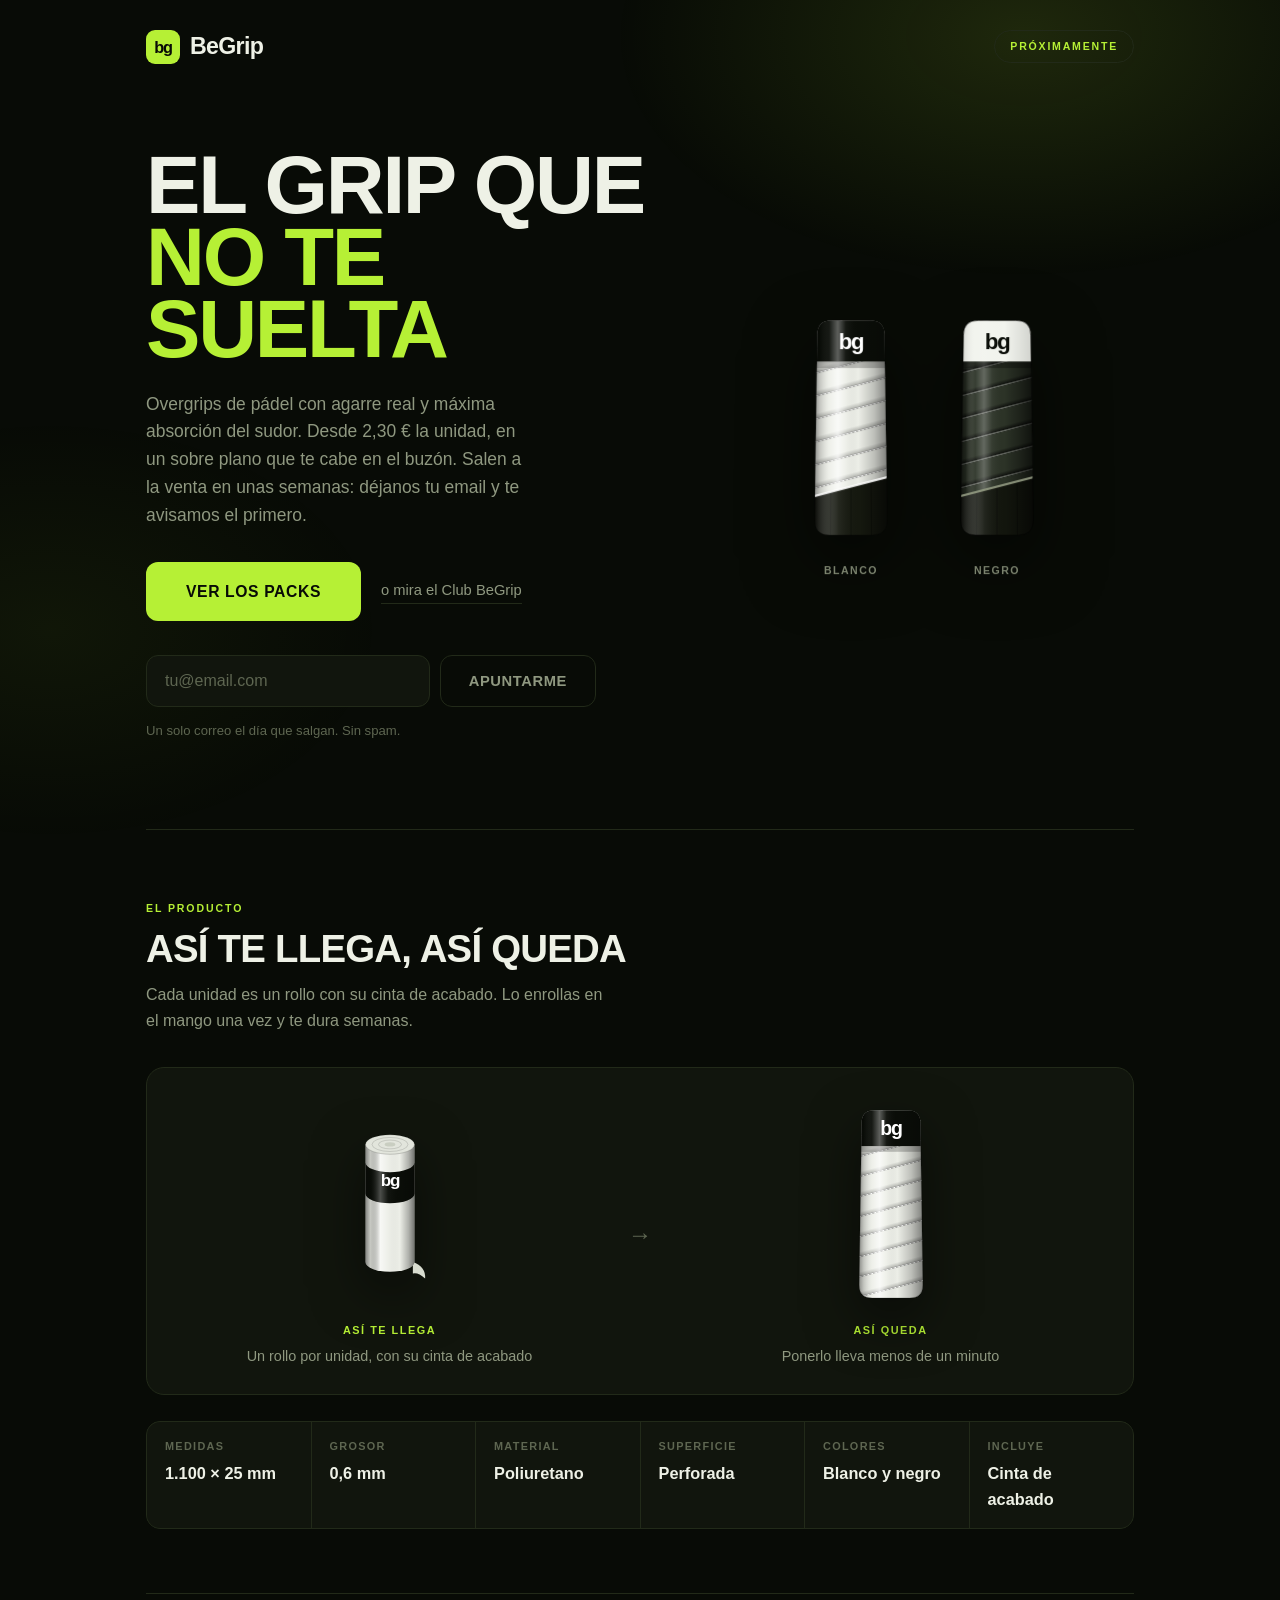
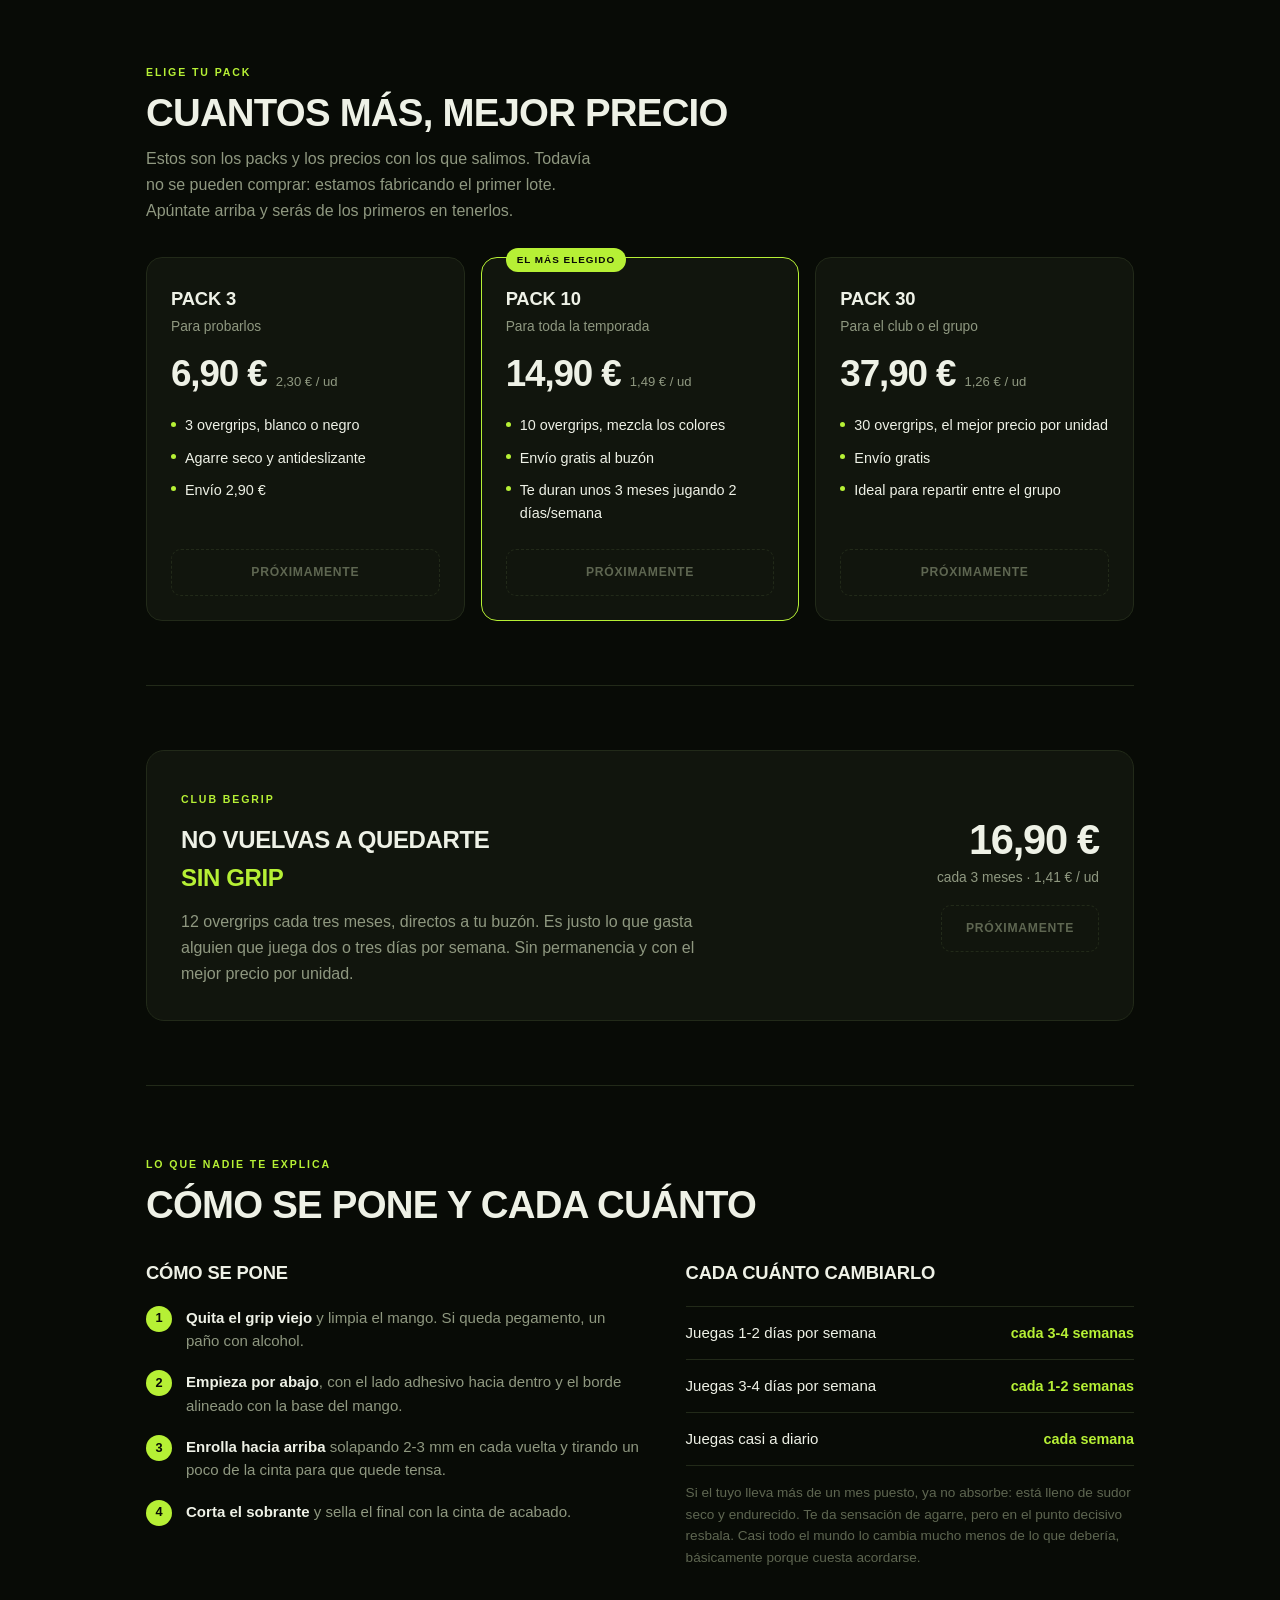
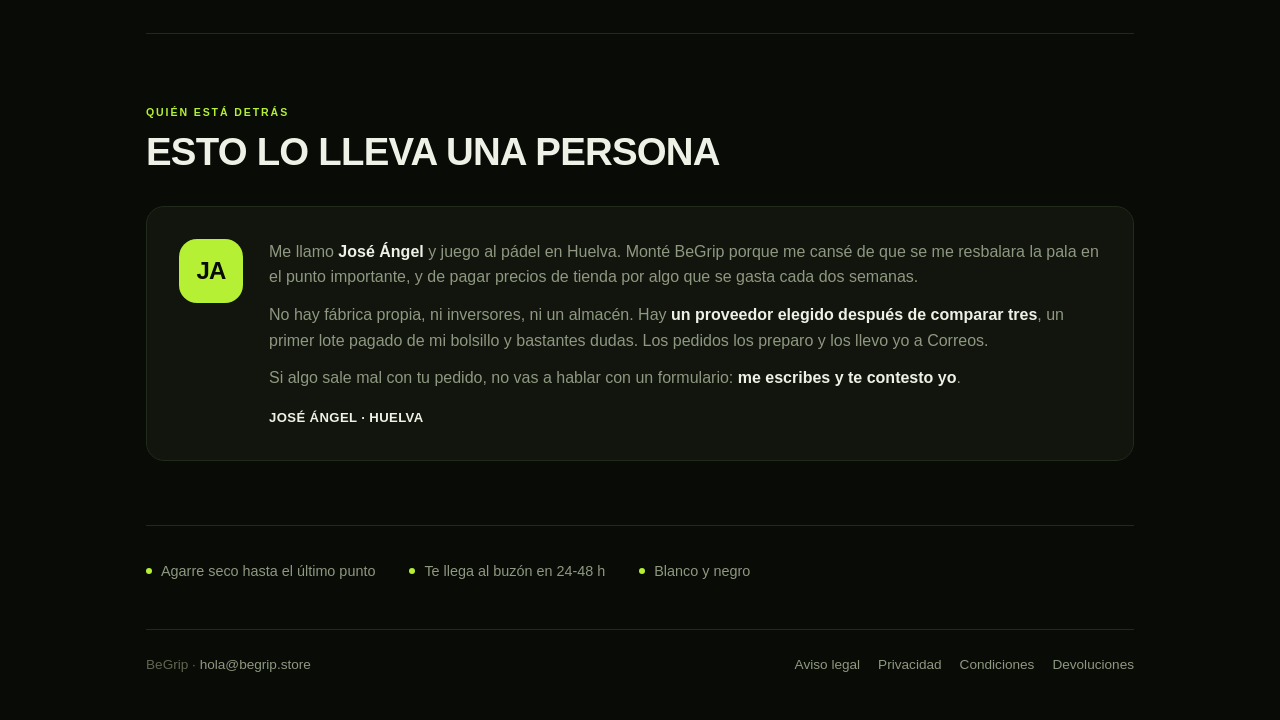
==== index.html @ 17897d29 "Explicar el producto: cómo llega, cómo se pone y quién está detrás La web enseñaba el resultado (un " ====
<!doctype html>
<html lang="es">
<head>
<meta charset="utf-8">
<meta name="viewport" content="width=device-width, initial-scale=1">
<title>BeGrip — Overgrips de pádel · Envío al buzón en 24-48 h</title>
<meta name="description" content="Overgrips de pádel con agarre real y máxima absorción. Packs desde 6,90 € y suscripción trimestral. Envío en sobre plano al buzón en 24-48 h.">
<meta property="og:title" content="BeGrip — Overgrips de pádel">
<meta property="og:description" content="El grip que no te suelta. Packs desde 6,90 € y envío al buzón en 24-48 h.">
<meta property="og:type" content="website">
<meta property="og:url" content="https://begrip.store">
<meta property="og:image" content="https://begrip.store/og.jpg">
<meta property="og:image:width" content="1200">
<meta property="og:image:height" content="630">
<meta property="og:image:alt" content="BeGrip — El grip que no te suelta. Overgrips de pádel.">
<meta property="og:site_name" content="BeGrip">
<meta property="og:locale" content="es_ES">
<meta name="twitter:card" content="summary_large_image">
<meta name="twitter:title" content="BeGrip — Overgrips de pádel">
<meta name="twitter:description" content="El grip que no te suelta. Packs desde 6,90 € y envío al buzón en 24-48 h.">
<meta name="twitter:image" content="https://begrip.store/og.jpg">
<meta name="theme-color" content="#0a0d08">
<link rel="icon" href="data:image/svg+xml,%3Csvg xmlns='http://www.w3.org/2000/svg' viewBox='0 0 100 100'%3E%3Crect width='100' height='100' rx='22' fill='%230c0f0a'/%3E%3Ctext x='50' y='70' text-anchor='middle' font-family='Arial Black,Arial' font-weight='800' font-size='54' fill='%23b6f035'%3Ebg%3C/text%3E%3C/svg%3E">
<style>
  :root{
    --volt:#b6f035;
    --ink:#080b06;
    --ink-2:#11150d;
    --line:#222a19;
    --text:#eef1e6;
    --muted:#8f9880;
    --dim:#5e6651;
    --display:"Helvetica Neue",Helvetica,Arial,sans-serif;
    --body:-apple-system,BlinkMacSystemFont,"Segoe UI",Roboto,Helvetica,Arial,sans-serif;
  }
  *{ box-sizing:border-box; }
  html,body{ margin:0; padding:0; }
  html{ scroll-behavior:smooth; }
  body{
    background:var(--ink); color:var(--text); font-family:var(--body);
    line-height:1.6; -webkit-font-smoothing:antialiased; overflow-x:hidden;
  }
  .container{ width:100%; max-width:1040px; margin:0 auto; padding:0 26px; }

  .glow{ position:fixed; inset:0; pointer-events:none; z-index:0;
    background:
      radial-gradient(50% 42% at 80% 4%, rgba(182,240,53,.13), transparent 64%),
      radial-gradient(42% 38% at 4% 70%, rgba(182,240,53,.05), transparent 62%); }
  .content{ position:relative; z-index:1; }

  .rise{ opacity:0; transform:translateY(14px); animation:rise .7s cubic-bezier(.2,.7,.3,1) forwards; }
  .d1{animation-delay:.05s}.d2{animation-delay:.15s}.d3{animation-delay:.25s}
  .d4{animation-delay:.35s}.d5{animation-delay:.5s}
  @keyframes rise{ to{ opacity:1; transform:none; } }

  nav{ display:flex; align-items:center; justify-content:space-between; padding:28px 0; }
  .logo{ font-family:var(--display); font-weight:800; font-size:1.45rem; letter-spacing:-.03em;
    display:flex; align-items:center; gap:10px; }
  .logo .mark{ width:34px; height:34px; border-radius:9px; background:var(--volt); color:var(--ink);
    display:grid; place-items:center; font-size:1.02rem; font-weight:800; letter-spacing:-.08em; }
  .soon{ font-family:var(--display); font-size:.66rem; font-weight:800; text-transform:uppercase;
    letter-spacing:.17em; color:var(--volt); border:1px solid var(--line);
    padding:7px 15px; border-radius:999px; white-space:nowrap; }

  /* ---------- HERO ---------- */
  .hero{ display:grid; grid-template-columns:1.1fr .9fr; gap:56px; align-items:center; padding:56px 0 88px; }
  @media(max-width:880px){ .hero{ grid-template-columns:1fr; gap:46px; padding:30px 0 62px; } }
  h1{ font-family:var(--display); font-weight:800; text-transform:uppercase;
    font-size:clamp(2.8rem,8.6vw,5.1rem); line-height:.88; letter-spacing:-.028em; margin:0; }
  h1 em{ font-style:normal; color:var(--volt); }
  h1 .l1, h1 .l2{ display:inline-block; will-change:transform; }
  .lede{ color:var(--muted); font-size:1.09rem; max-width:40ch; margin:26px 0 0; }

  /* el enrollado lo controla el scroll desde JS (ver al final) */

  form{ margin:34px 0 0; max-width:450px; }
  .field{ display:flex; gap:10px; flex-wrap:wrap; }
  input[type=email]{
    flex:1; min-width:200px; background:var(--ink-2); border:1px solid var(--line);
    color:var(--text); font-size:1rem; font-family:inherit; padding:16px 18px; border-radius:12px;
    transition:border-color .15s ease;
  }
  input[type=email]::placeholder{ color:var(--dim); }
  input[type=email]:focus{ outline:none; border-color:var(--volt); }
  button{
    background:var(--volt); color:var(--ink); border:none; cursor:pointer;
    font-family:var(--display); font-weight:800; text-transform:uppercase; letter-spacing:.04em;
    font-size:.92rem; padding:16px 28px; border-radius:12px;
    transition:transform .12s ease, filter .12s ease;
  }
  button:hover{ transform:translateY(-2px); filter:brightness(1.07); }
  button:disabled{ opacity:.6; cursor:default; transform:none; }
  /* el unico boton relleno de volt es "Comprar": el del email va en secundario */
  form button{ background:transparent; color:var(--muted); border:1px solid var(--line); }
  form button:hover{ color:var(--volt); border-color:var(--volt); filter:none; }
  button:focus-visible, input:focus-visible, a:focus-visible{ outline:3px solid var(--volt); outline-offset:3px; }
  @media(max-width:560px){
    .field{ flex-direction:column; }
    input[type=email], form button{ width:100%; }
  }
  .privacy{ color:var(--dim); font-size:.82rem; margin:13px 0 0; }
  .privacy.ok{ color:var(--volt); }
  .privacy.err{ color:#e8804f; }

  .cta-row{ display:flex; align-items:center; gap:20px; flex-wrap:wrap; margin:32px 0 0; }
  .cta-main{
    background:var(--volt); color:var(--ink); text-decoration:none;
    font-family:var(--display); font-weight:800; text-transform:uppercase; letter-spacing:.04em;
    font-size:.98rem; padding:17px 40px; border-radius:12px;
    transition:transform .12s ease, filter .12s ease;
  }
  .cta-main:hover{ transform:translateY(-2px); filter:brightness(1.07); }
  .cta-sub{ color:var(--muted); font-size:.92rem; text-decoration:none; border-bottom:1px solid var(--line); }
  .cta-sub:hover{ color:var(--volt); border-color:var(--volt); }
  @media(max-width:560px){ .cta-main{ width:100%; text-align:center; } }

  .done{ display:none; margin:34px 0 0; max-width:450px;
    border:1px solid var(--line); background:var(--ink-2); border-radius:14px; padding:22px 24px; }
  .done.show{ display:block; animation:rise .5s cubic-bezier(.2,.7,.3,1) forwards; }
  .done .tick{ width:30px; height:30px; border-radius:50%; background:var(--volt); color:var(--ink);
    display:grid; place-items:center; font-weight:800; font-size:1rem; margin-bottom:12px; }
  .done h2{ font-family:var(--display); font-size:1.05rem; font-weight:800; text-transform:uppercase;
    letter-spacing:.01em; margin:0 0 6px; }
  .done p{ color:var(--muted); margin:0; font-size:.94rem; }

  .showcase{ display:flex; justify-content:center; align-items:flex-end; gap:34px;
    perspective:900px; }
  @media(max-width:880px){ .showcase{ gap:28px; } }
  .showcase figure{ margin:0; text-align:center; will-change:transform;
    transform-style:preserve-3d; }
  .showcase svg{ display:block; filter:drop-shadow(0 26px 34px rgba(0,0,0,.55)); }
  .showcase figcaption{ font-family:var(--display); font-size:.66rem; font-weight:800;
    text-transform:uppercase; letter-spacing:.14em; color:var(--muted); margin-top:18px; }

  /* ---------- SECCIONES ---------- */
  section{ padding:64px 0; border-top:1px solid var(--line); }
  .sec-head{ margin-bottom:34px; }
  .eyebrow{ font-family:var(--display); font-size:.66rem; font-weight:800; text-transform:uppercase;
    letter-spacing:.18em; color:var(--volt); }
  h2.sec{ font-family:var(--display); font-weight:800; text-transform:uppercase;
    font-size:clamp(1.7rem,4.2vw,2.4rem); line-height:1; letter-spacing:-.02em; margin:10px 0 0; }
  .sec-head p{ color:var(--muted); margin:14px 0 0; max-width:52ch; }

  /* ---------- PACKS ---------- */
  .packs{ display:grid; grid-template-columns:repeat(3,1fr); gap:16px; }
  @media(max-width:860px){ .packs{ grid-template-columns:1fr; } }
  .pack{
    background:var(--ink-2); border:1px solid var(--line); border-radius:16px;
    padding:26px 24px 24px; display:flex; flex-direction:column; position:relative;
  }
  .pack.feat{ border-color:var(--volt); }
  .pack .tag{
    position:absolute; top:-10px; left:24px; background:var(--volt); color:var(--ink);
    font-family:var(--display); font-weight:800; font-size:.62rem; text-transform:uppercase;
    letter-spacing:.1em; padding:4px 11px; border-radius:999px;
  }
  .pack .qty{ font-family:var(--display); font-weight:800; text-transform:uppercase;
    font-size:1.15rem; letter-spacing:-.01em; }
  .pack .who{ color:var(--muted); font-size:.86rem; margin-top:2px; }
  .price{ display:flex; align-items:baseline; gap:9px; margin:18px 0 2px; }
  .price .now{ font-family:var(--display); font-weight:800; font-size:2.3rem;
    letter-spacing:-.03em; font-variant-numeric:tabular-nums; line-height:1; }
  .price .per{ color:var(--muted); font-size:.82rem; }
  .pack ul{ list-style:none; padding:0; margin:20px 0 24px; display:flex; flex-direction:column; gap:9px; }
  .pack li{ font-size:.9rem; color:var(--text); display:flex; gap:9px; align-items:flex-start; }
  .pack li::before{ content:""; width:5px; height:5px; border-radius:50%; background:var(--volt);
    flex:none; margin-top:.55em; }
  .notify{
    margin-top:auto; display:block; width:100%; text-align:center; text-decoration:none;
    background:transparent; color:var(--muted); border:1px solid var(--line);
    font-family:var(--display); font-weight:800; text-transform:uppercase; letter-spacing:.06em;
    font-size:.76rem; padding:13px 16px; border-radius:10px; transition:all .15s ease;
  }
  .notify:hover{ color:var(--volt); border-color:var(--volt); }
  .pack.feat .notify{ background:var(--volt); color:var(--ink); border-color:var(--volt); }
  .pack.feat .notify:hover{ filter:brightness(1.07); color:var(--ink); }

  /* ---------- INTERRUPTOR DE VENTA ----------
     Por defecto la tienda esta CERRADA: los botones no llevan a ningun sitio.
     Al poner VENTA_ABIERTA = true (abajo, en el script) el JS anade la clase
     .venta-abierta al body y los botones pasan a apuntar a Stripe.          */
  .solo-abierto{ display:none; }
  body.venta-abierta .solo-abierto{ display:inline; }
  body.venta-abierta .solo-cerrado{ display:none; }
  /* para parrafos enteros, que no se queden en linea */
  .solo-abierto.bloque{ display:none; }
  body.venta-abierta .solo-abierto.bloque{ display:block; }

  /* botones inertes mientras la tienda esta cerrada */
  body:not(.venta-abierta) .notify{
    cursor:default; color:var(--dim); border-color:var(--line);
    border-style:dashed; background:transparent;
  }
  body:not(.venta-abierta) .notify:hover{ color:var(--dim); border-color:var(--line); }
  /* el pack destacado tiene el boton relleno: hay que apagarlo con la misma
     especificidad, si no se queda verde y parece que se puede pulsar */
  body:not(.venta-abierta) .pack.feat .notify,
  body:not(.venta-abierta) .pack.feat .notify:hover{
    background:transparent; color:var(--dim);
    border-color:var(--line); border-style:dashed; filter:none;
  }

  /* ---------- SUSCRIPCIÓN ---------- */
  .club{
    background:var(--ink-2); border:1px solid var(--line); border-radius:18px;
    padding:34px; display:grid; grid-template-columns:1.25fr .75fr; gap:30px; align-items:center;
  }
  @media(max-width:800px){ .club{ grid-template-columns:1fr; padding:28px; } }
  .club h3{ font-family:var(--display); font-weight:800; text-transform:uppercase;
    font-size:1.5rem; letter-spacing:-.015em; margin:10px 0 0; }
  .club h3 em{ font-style:normal; color:var(--volt); }
  .club p{ color:var(--muted); margin:12px 0 0; }
  .club-price{ text-align:right; }
  @media(max-width:800px){ .club-price{ text-align:left; } }
  .club-price .big{ font-family:var(--display); font-weight:800; font-size:2.6rem;
    letter-spacing:-.03em; line-height:1; }
  .club-price .small{ color:var(--muted); font-size:.86rem; margin-top:6px; }
  .club-price .notify{ margin-top:16px; display:inline-block; width:auto; padding:13px 24px; }

  /* ---------- ASÍ TE LLEGA: rollo → mango ---------- */
  .duo{
    display:grid; grid-template-columns:1fr auto 1fr; align-items:center; gap:22px;
    background:var(--ink-2); border:1px solid var(--line); border-radius:18px;
    padding:34px 26px 26px;
  }
  @media(max-width:720px){
    .duo{ grid-template-columns:1fr; gap:16px; padding:26px 20px 20px; }
    /* la flecha se gira: hay que fijarle caja o al rotar invade las figuras */
    .duo .flecha{ transform:rotate(90deg); width:1.6rem; height:1.6rem; margin:4px auto; }
  }
  .duo figure{ margin:0; text-align:center; }
  .duo svg{ display:block; margin:0 auto; filter:drop-shadow(0 20px 26px rgba(0,0,0,.5)); }
  .duo figcaption{ margin-top:16px; }
  .duo .lab{
    font-family:var(--display); font-size:.68rem; font-weight:800; text-transform:uppercase;
    letter-spacing:.14em; color:var(--volt);
  }
  .duo .txt{ color:var(--muted); font-size:.9rem; margin-top:5px; }
  .duo .flecha{ color:var(--dim); font-size:1.5rem; line-height:1;
    display:grid; place-items:center; }

  /* ---------- ESPECIFICACIONES ---------- */
  .specs{ list-style:none; padding:0; margin:26px 0 0;
    display:grid; grid-template-columns:repeat(auto-fit,minmax(150px,1fr)); gap:1px;
    background:var(--line); border:1px solid var(--line); border-radius:14px; overflow:hidden; }
  .specs > div{ background:var(--ink-2); padding:16px 18px; }
  .specs dt{ font-size:.68rem; font-weight:800; text-transform:uppercase; letter-spacing:.12em;
    color:var(--dim); }
  .specs dd{ margin:5px 0 0; font-family:var(--display); font-weight:800; font-size:1.02rem; }

  /* ---------- PASOS Y FRECUENCIA ---------- */
  .dos-col{ display:grid; grid-template-columns:1.05fr .95fr; gap:44px; align-items:start; }
  @media(max-width:820px){ .dos-col{ grid-template-columns:1fr; gap:38px; } }
  h3.mini{ font-family:var(--display); font-weight:800; text-transform:uppercase;
    font-size:1.15rem; letter-spacing:-.01em; margin:0 0 18px; }

  .pasos{ list-style:none; padding:0; margin:0; counter-reset:p; }
  .pasos li{ display:flex; gap:14px; padding:0 0 18px; }
  .pasos li::before{
    counter-increment:p; content:counter(p);
    width:26px; height:26px; flex:none; border-radius:50%;
    background:var(--volt); color:var(--ink);
    font-family:var(--display); font-weight:800; font-size:.8rem;
    display:grid; place-items:center;
  }
  .pasos p{ margin:0; color:var(--muted); font-size:.94rem; line-height:1.55; }
  .pasos b{ color:var(--text); font-weight:700; }

  .frec{ border-top:1px solid var(--line); }
  .frec div{ display:flex; justify-content:space-between; align-items:baseline; gap:14px;
    padding:14px 0; border-bottom:1px solid var(--line); }
  .frec .q{ color:var(--text); font-size:.94rem; }
  .frec .a{ font-family:var(--display); font-weight:800; color:var(--volt);
    font-size:.9rem; white-space:nowrap; }
  .frec-nota{ color:var(--dim); font-size:.85rem; margin:16px 0 0; }

  /* ---------- QUIÉN ESTÁ DETRÁS ---------- */
  .quien{ display:grid; grid-template-columns:auto 1fr; gap:26px; align-items:start;
    background:var(--ink-2); border:1px solid var(--line); border-radius:18px; padding:32px; }
  @media(max-width:720px){ .quien{ grid-template-columns:1fr; padding:26px; gap:18px; } }
  .quien .ini{
    width:64px; height:64px; border-radius:18px; background:var(--volt); color:var(--ink);
    display:grid; place-items:center; font-family:var(--display);
    font-weight:800; font-size:1.5rem; letter-spacing:-.04em;
  }
  .quien p{ color:var(--muted); margin:0 0 12px; }
  .quien p:last-child{ margin-bottom:0; }
  .quien strong{ color:var(--text); }
  .quien .firma{ font-family:var(--display); font-weight:800; color:var(--text);
    text-transform:uppercase; letter-spacing:.03em; font-size:.82rem; margin-top:16px; }

  /* ---------- STRIP ---------- */
  .strip ul{ list-style:none; margin:0; padding:0; display:flex; gap:34px; flex-wrap:wrap;
    color:var(--muted); font-size:.9rem; }
  .strip li{ display:flex; align-items:center; gap:9px; }
  .strip li::before{ content:""; width:6px; height:6px; border-radius:50%; background:var(--volt); flex:none; }

  footer{ border-top:1px solid var(--line); padding:24px 0 44px; color:var(--dim); font-size:.85rem;
    display:flex; justify-content:space-between; gap:16px; flex-wrap:wrap; }
  footer a{ color:var(--muted); text-decoration:none; }
  footer a:hover{ color:var(--volt); }
  .legal-links{ display:flex; gap:18px; flex-wrap:wrap; }

  @media(prefers-reduced-motion:reduce){
    html{ scroll-behavior:auto; }
    *{ transition:none!important; animation:none!important; }
    .rise{ opacity:1; transform:none; }
    .showcase svg{ clip-path:none; }
    button:hover{ transform:none; }
  }
</style>
</head>
<body>
<div class="glow"></div>
<div class="content">

  <div class="container">
    <nav class="rise d1">
      <div class="logo"><span class="mark">bg</span>BeGrip</div>
      <span class="soon"><span class="solo-cerrado">Próximamente</span><span class="solo-abierto">Envío al buzón 24-48 h</span></span>
    </nav>

    <header class="hero">
      <div>
        <h1 class="rise d2"><span class="l1">El grip que</span><br><em class="l2">no te suelta</em></h1>
        <p class="lede rise d3">
          Overgrips de pádel con agarre real y máxima absorción del sudor.
          Desde 2,30 € la unidad, en un sobre plano que te cabe en el buzón.
          <span class="solo-cerrado">Salen a la venta en unas semanas: déjanos tu email y te avisamos el primero.</span>
        </p>

        <div class="cta-row rise d4">
          <a href="#packs" class="cta-main"><span class="solo-cerrado">Ver los packs</span><span class="solo-abierto">Comprar</span></a>
          <a href="#club" class="cta-sub">o mira el Club BeGrip</a>
        </div>

        <form id="signup" method="POST" class="rise d4">
          <div class="field">
            <label for="email" style="position:absolute;left:-9999px;">Tu email</label>
            <input id="email" type="email" name="email" required placeholder="tu@email.com" autocomplete="email">
            <button type="submit">Apuntarme</button>
          </div>
          <input type="text" name="_gotcha" tabindex="-1" autocomplete="off" style="position:absolute;left:-9999px;" aria-hidden="true">
          <p class="privacy" id="formMsg"><span class="solo-cerrado">Un solo correo el día que salgan. Sin spam.</span><span class="solo-abierto">¿Prefieres esperar? Te avisamos de novedades y ofertas. Sin spam.</span></p>
        </form>

        <div class="done" id="done">
          <div class="tick">✓</div>
          <h2>Estás dentro</h2>
          <p>Te escribiremos en cuanto los overgrips estén listos. Nada más.</p>
        </div>
      </div>

      <div class="showcase rise d5" id="showcase">
        <figure data-grip="1">
          <svg viewBox="0 0 120 250" width="112" xmlns="http://www.w3.org/2000/svg" role="img" aria-label="Overgrip BeGrip blanco">
            <defs>
              <clipPath id="silW"><path d="M24,26 Q24,10 40,10 L80,10 Q96,10 96,26 L99,224 Q99,240 83,240 L37,240 Q21,240 21,224 Z"/></clipPath>
              <!-- el borde de avance sigue el angulo real de la espiral -->
              <clipPath id="wrpW"><polygon id="polyW" points="14,-4 106,-4 106,176.0 14,200.0"/></clipPath>
              <linearGradient id="seamW" gradientUnits="userSpaceOnUse" x1="0" y1="0" x2="6" y2="23" spreadMethod="repeat">
                <stop offset="0" stop-color="#000" stop-opacity="0"/>
                <stop offset=".70" stop-color="#000" stop-opacity="0"/>
                <stop offset=".88" stop-color="#000" stop-opacity=".20"/>
                <stop offset=".945" stop-color="#fff" stop-opacity=".95"/>
                <stop offset=".975" stop-color="#000" stop-opacity=".10"/>
                <stop offset="1" stop-color="#000" stop-opacity="0"/>
              </linearGradient>
              <linearGradient id="cylW" gradientUnits="userSpaceOnUse" x1="21" y1="0" x2="99" y2="0">
                <stop offset="0" stop-color="#000" stop-opacity=".40"/>
                <stop offset=".07" stop-color="#000" stop-opacity=".18"/>
                <stop offset=".20" stop-color="#fff" stop-opacity=".10"/>
                <stop offset=".32" stop-color="#fff" stop-opacity=".68"/>
                <stop offset=".43" stop-color="#fff" stop-opacity=".10"/>
                <stop offset=".60" stop-color="#000" stop-opacity="0"/>
                <stop offset=".82" stop-color="#000" stop-opacity=".20"/>
                <stop offset="1" stop-color="#000" stop-opacity=".46"/>
              </linearGradient>
              <linearGradient id="lenW" gradientUnits="userSpaceOnUse" x1="0" y1="10" x2="0" y2="240">
                <stop offset="0" stop-color="#000" stop-opacity=".18"/>
                <stop offset=".22" stop-color="#000" stop-opacity="0"/>
                <stop offset=".80" stop-color="#000" stop-opacity="0"/>
                <stop offset="1" stop-color="#000" stop-opacity=".18"/>
              </linearGradient>
              <linearGradient id="bareW" gradientUnits="userSpaceOnUse" x1="21" y1="0" x2="99" y2="0">
                <stop offset="0" stop-color="#000" stop-opacity=".55"/>
                <stop offset=".33" stop-color="#fff" stop-opacity=".07"/>
                <stop offset=".62" stop-color="#000" stop-opacity="0"/>
                <stop offset="1" stop-color="#000" stop-opacity=".6"/>
              </linearGradient>
            </defs>

            <g clip-path="url(#silW)">
              <!-- MANGO DESNUDO (debajo) -->
              <rect x="18" y="8" width="84" height="234" fill="#15180f"/>
              <g stroke="#000" stroke-opacity=".3" stroke-width="1.1" fill="none">
                <path d="M40,8 L38,242"/><path d="M60,8 L60,242"/><path d="M80,8 L82,242"/>
              </g>
              <rect x="18" y="8" width="84" height="234" fill="url(#bareW)"/>

              <!-- OVERGRIP: se enrolla segun el scroll -->
              <g clip-path="url(#wrpW)">
                <rect x="18" y="8" width="84" height="234" fill="#eceee7"/>
                <rect x="18" y="8" width="84" height="234" fill="url(#seamW)"/>
                <rect x="18" y="8" width="84" height="234" fill="url(#cylW)"/>
                <rect x="18" y="8" width="84" height="234" fill="url(#lenW)"/>
                <rect x="18" y="8" width="84" height="46" fill="#0a0d08"/>
                <rect x="18" y="8" width="84" height="46" fill="url(#cylW)" opacity=".5"/>
                <rect x="18" y="54" width="84" height="7" fill="#000" opacity=".22"/>
                <text x="60" y="41" text-anchor="middle" font-family="Arial Black,Arial" font-weight="800" font-size="24" letter-spacing="-1.5" fill="#ffffff">bg</text>
              </g>

              <!-- canto de la cinta que avanza -->
              <line id="edgeW" x1="14" y1="200.0" x2="106" y2="176.0" stroke="#ffffff" stroke-width="2.4" stroke-opacity=".85"/>
            </g>
            <path d="M24,26 Q24,10 40,10 L80,10 Q96,10 96,26 L99,224 Q99,240 83,240 L37,240 Q21,240 21,224 Z" fill="none" stroke="#000" stroke-opacity=".28"/>
          </svg>
          <figcaption>Blanco</figcaption>
        </figure>

        <figure data-grip="-1">
          <svg viewBox="0 0 120 250" width="112" xmlns="http://www.w3.org/2000/svg" role="img" aria-label="Overgrip BeGrip negro">
            <defs>
              <clipPath id="silK"><path d="M24,26 Q24,10 40,10 L80,10 Q96,10 96,26 L99,224 Q99,240 83,240 L37,240 Q21,240 21,224 Z"/></clipPath>
              <!-- el borde de avance sigue el angulo real de la espiral -->
              <clipPath id="wrpK"><polygon id="polyK" points="14,-4 106,-4 106,176.0 14,200.0"/></clipPath>
              <linearGradient id="seamK" gradientUnits="userSpaceOnUse" x1="0" y1="0" x2="6" y2="23" spreadMethod="repeat">
                <stop offset="0" stop-color="#000" stop-opacity="0"/>
                <stop offset=".70" stop-color="#000" stop-opacity="0"/>
                <stop offset=".88" stop-color="#000" stop-opacity=".62"/>
                <stop offset=".945" stop-color="#fff" stop-opacity=".30"/>
                <stop offset=".975" stop-color="#000" stop-opacity=".24"/>
                <stop offset="1" stop-color="#000" stop-opacity="0"/>
              </linearGradient>
              <linearGradient id="cylK" gradientUnits="userSpaceOnUse" x1="21" y1="0" x2="99" y2="0">
                <stop offset="0" stop-color="#000" stop-opacity=".62"/>
                <stop offset=".07" stop-color="#000" stop-opacity=".30"/>
                <stop offset=".20" stop-color="#fff" stop-opacity=".05"/>
                <stop offset=".32" stop-color="#fff" stop-opacity=".26"/>
                <stop offset=".43" stop-color="#fff" stop-opacity=".05"/>
                <stop offset=".60" stop-color="#000" stop-opacity="0"/>
                <stop offset=".82" stop-color="#000" stop-opacity=".34"/>
                <stop offset="1" stop-color="#000" stop-opacity=".66"/>
              </linearGradient>
              <linearGradient id="lenK" gradientUnits="userSpaceOnUse" x1="0" y1="10" x2="0" y2="240">
                <stop offset="0" stop-color="#000" stop-opacity=".22"/>
                <stop offset=".22" stop-color="#000" stop-opacity="0"/>
                <stop offset=".80" stop-color="#000" stop-opacity="0"/>
                <stop offset="1" stop-color="#000" stop-opacity=".22"/>
              </linearGradient>
              <linearGradient id="bareK" gradientUnits="userSpaceOnUse" x1="21" y1="0" x2="99" y2="0">
                <stop offset="0" stop-color="#000" stop-opacity=".55"/>
                <stop offset=".33" stop-color="#fff" stop-opacity=".07"/>
                <stop offset=".62" stop-color="#000" stop-opacity="0"/>
                <stop offset="1" stop-color="#000" stop-opacity=".6"/>
              </linearGradient>
            </defs>

            <g clip-path="url(#silK)">
              <!-- MANGO DESNUDO (debajo) -->
              <rect x="18" y="8" width="84" height="234" fill="#12150d"/>
              <g stroke="#000" stroke-opacity=".3" stroke-width="1.1" fill="none">
                <path d="M40,8 L38,242"/><path d="M60,8 L60,242"/><path d="M80,8 L82,242"/>
              </g>
              <rect x="18" y="8" width="84" height="234" fill="url(#bareK)"/>

              <!-- OVERGRIP: se enrolla segun el scroll -->
              <g clip-path="url(#wrpK)">
                <rect x="18" y="8" width="84" height="234" fill="#2c3327"/>
                <rect x="18" y="8" width="84" height="234" fill="url(#seamK)"/>
                <rect x="18" y="8" width="84" height="234" fill="url(#cylK)"/>
                <rect x="18" y="8" width="84" height="234" fill="url(#lenK)"/>
                <rect x="18" y="8" width="84" height="46" fill="#f2f4ee"/>
                <rect x="18" y="8" width="84" height="46" fill="url(#cylK)" opacity=".22"/>
                <rect x="18" y="54" width="84" height="7" fill="#000" opacity=".30"/>
                <text x="60" y="41" text-anchor="middle" font-family="Arial Black,Arial" font-weight="800" font-size="24" letter-spacing="-1.5" fill="#0a0d08">bg</text>
              </g>

              <!-- canto de la cinta que avanza -->
              <line id="edgeK" x1="14" y1="200.0" x2="106" y2="176.0" stroke="#9aa389" stroke-width="2.4" stroke-opacity=".85"/>
            </g>
            <path d="M24,26 Q24,10 40,10 L80,10 Q96,10 96,26 L99,224 Q99,240 83,240 L37,240 Q21,240 21,224 Z" fill="none" stroke="#000" stroke-opacity=".5"/>
          </svg>
          <figcaption>Negro</figcaption>
        </figure>
      </div>
    </header>
  </div>

  <!-- ---------- ASÍ TE LLEGA ---------- -->
  <div class="container">
    <section id="producto">
      <div class="sec-head">
        <span class="eyebrow">El producto</span>
        <h2 class="sec">Así te llega, así queda</h2>
        <p>Cada unidad es un rollo con su cinta de acabado. Lo enrollas en el mango
           una vez y te dura semanas.</p>
      </div>

      <div class="duo">
        <figure>
          <!-- ROLLO: el producto tal cual sale del sobre -->
          <svg viewBox="0 0 120 250" width="98" xmlns="http://www.w3.org/2000/svg"
               role="img" aria-label="Overgrip BeGrip enrollado, tal como te llega">
            <defs>
              <linearGradient id="cilR" gradientUnits="userSpaceOnUse" x1="30" y1="0" x2="90" y2="0">
                <stop offset="0" stop-color="#000" stop-opacity=".44"/>
                <stop offset=".10" stop-color="#000" stop-opacity=".16"/>
                <stop offset=".30" stop-color="#fff" stop-opacity=".60"/>
                <stop offset=".46" stop-color="#fff" stop-opacity=".08"/>
                <stop offset=".70" stop-color="#000" stop-opacity="0"/>
                <stop offset=".88" stop-color="#000" stop-opacity=".26"/>
                <stop offset="1" stop-color="#000" stop-opacity=".52"/>
              </linearGradient>
            </defs>

            <!-- cola de cinta que asoma -->
            <path d="M88,196 q16,6 15,20 q-9,-8 -15,-6 Z" fill="#d8dcd0"/>

            <!-- cuerpo cilíndrico -->
            <path d="M30,52 L30,196 a30,12 0 0 0 60,0 L90,52 Z" fill="#eceee7"/>
            <path d="M30,52 L30,196 a30,12 0 0 0 60,0 L90,52 Z" fill="url(#cilR)"/>

            <!-- cinta de acabado con el logo -->
            <path d="M30,74 L30,112 a30,12 0 0 0 60,0 L90,74 a30,12 0 0 1 -60,0 Z" fill="#0a0d08"/>
            <path d="M30,74 L30,112 a30,12 0 0 0 60,0 L90,74 a30,12 0 0 1 -60,0 Z" fill="url(#cilR)" opacity=".45"/>
            <text x="60" y="103" text-anchor="middle" font-family="Arial Black,Arial"
                  font-weight="800" font-size="21" letter-spacing="-1.4" fill="#ffffff">bg</text>

            <!-- espiral del extremo enrollado -->
            <ellipse cx="60" cy="52" rx="30" ry="12" fill="#e2e5dc"/>
            <ellipse cx="60" cy="52" rx="30" ry="12" fill="none" stroke="#000" stroke-opacity=".22"/>
            <ellipse cx="60" cy="52" rx="22" ry="8.6" fill="none" stroke="#000" stroke-opacity=".16"/>
            <ellipse cx="60" cy="52" rx="14" ry="5.4" fill="none" stroke="#000" stroke-opacity=".16"/>
            <ellipse cx="60" cy="52" rx="6.5" ry="2.6" fill="#c9cec1"/>
          </svg>
          <figcaption>
            <div class="lab">Así te llega</div>
            <div class="txt">Un rollo por unidad, con su cinta de acabado</div>
          </figcaption>
        </figure>

        <div class="flecha" aria-hidden="true">→</div>

        <figure>
          <!-- MANGO YA ENROLLADO -->
          <svg viewBox="0 0 120 250" width="98" xmlns="http://www.w3.org/2000/svg"
               role="img" aria-label="Overgrip BeGrip colocado en el mango de la pala">
            <defs>
              <clipPath id="silP"><path d="M24,26 Q24,10 40,10 L80,10 Q96,10 96,26 L99,224 Q99,240 83,240 L37,240 Q21,240 21,224 Z"/></clipPath>
              <linearGradient id="seamP" gradientUnits="userSpaceOnUse" x1="0" y1="0" x2="6" y2="23" spreadMethod="repeat">
                <stop offset="0" stop-color="#000" stop-opacity="0"/>
                <stop offset=".70" stop-color="#000" stop-opacity="0"/>
                <stop offset=".88" stop-color="#000" stop-opacity=".20"/>
                <stop offset=".945" stop-color="#fff" stop-opacity=".95"/>
                <stop offset=".975" stop-color="#000" stop-opacity=".10"/>
                <stop offset="1" stop-color="#000" stop-opacity="0"/>
              </linearGradient>
              <linearGradient id="cylP" gradientUnits="userSpaceOnUse" x1="21" y1="0" x2="99" y2="0">
                <stop offset="0" stop-color="#000" stop-opacity=".40"/>
                <stop offset=".07" stop-color="#000" stop-opacity=".18"/>
                <stop offset=".20" stop-color="#fff" stop-opacity=".10"/>
                <stop offset=".32" stop-color="#fff" stop-opacity=".68"/>
                <stop offset=".43" stop-color="#fff" stop-opacity=".10"/>
                <stop offset=".60" stop-color="#000" stop-opacity="0"/>
                <stop offset=".82" stop-color="#000" stop-opacity=".20"/>
                <stop offset="1" stop-color="#000" stop-opacity=".46"/>
              </linearGradient>
            </defs>
            <g clip-path="url(#silP)">
              <rect x="18" y="8" width="84" height="234" fill="#eceee7"/>
              <rect x="18" y="8" width="84" height="234" fill="url(#seamP)"/>
              <rect x="18" y="8" width="84" height="234" fill="url(#cylP)"/>
              <rect x="18" y="8" width="84" height="46" fill="#0a0d08"/>
              <rect x="18" y="8" width="84" height="46" fill="url(#cylP)" opacity=".5"/>
              <rect x="18" y="54" width="84" height="7" fill="#000" opacity=".22"/>
              <text x="60" y="41" text-anchor="middle" font-family="Arial Black,Arial"
                    font-weight="800" font-size="24" letter-spacing="-1.5" fill="#ffffff">bg</text>
            </g>
            <path d="M24,26 Q24,10 40,10 L80,10 Q96,10 96,26 L99,224 Q99,240 83,240 L37,240 Q21,240 21,224 Z"
                  fill="none" stroke="#000" stroke-opacity=".28"/>
          </svg>
          <figcaption>
            <div class="lab">Así queda</div>
            <div class="txt">Ponerlo lleva menos de un minuto</div>
          </figcaption>
        </figure>
      </div>

      <dl class="specs">
        <div><dt>Medidas</dt><dd>1.100 × 25 mm</dd></div>
        <div><dt>Grosor</dt><dd>0,6 mm</dd></div>
        <div><dt>Material</dt><dd>Poliuretano</dd></div>
        <div><dt>Superficie</dt><dd>Perforada</dd></div>
        <div><dt>Colores</dt><dd>Blanco y negro</dd></div>
        <div><dt>Incluye</dt><dd>Cinta de acabado</dd></div>
      </dl>
    </section>
  </div>

  <!-- ---------- PACKS ---------- -->
  <div class="container">
    <section id="packs">
      <div class="sec-head">
        <span class="eyebrow">Elige tu pack</span>
        <h2 class="sec">Cuantos más, mejor precio</h2>
        <p class="solo-cerrado bloque">Estos son los packs y los precios con los que salimos.
           Todavía no se pueden comprar: estamos fabricando el primer lote. Apúntate arriba
           y serás de los primeros en tenerlos.</p>
        <p class="solo-abierto bloque">Estos son los packs con los que salimos. Pago seguro con tarjeta,
           Apple Pay o Google Pay, y 14 días para devolverlo si no te convence.</p>
      </div>

      <div class="packs">
        <div class="pack">
          <span class="qty">Pack 3</span>
          <span class="who">Para probarlos</span>
          <div class="price"><span class="now">6,90 €</span><span class="per">2,30 € / ud</span></div>
          <ul>
            <li>3 overgrips, blanco o negro</li>
            <li>Agarre seco y antideslizante</li>
            <li>Envío 2,90 €</li>
          </ul>
          <a class="notify" data-buy="https://buy.stripe.com/eVq9AM4hS2nB4Uc1FebAs00" role="button" aria-disabled="true"><span class="solo-cerrado">Próximamente</span><span class="solo-abierto">Comprar</span></a>
        </div>

        <div class="pack feat">
          <span class="tag">El más elegido</span>
          <span class="qty">Pack 10</span>
          <span class="who">Para toda la temporada</span>
          <div class="price"><span class="now">14,90 €</span><span class="per">1,49 € / ud</span></div>
          <ul>
            <li>10 overgrips, mezcla los colores</li>
            <li>Envío gratis al buzón</li>
            <li>Te duran unos 3 meses jugando 2 días/semana</li>
          </ul>
          <a class="notify" data-buy="https://buy.stripe.com/eVq8wIdSsd2f0DWes0bAs01" role="button" aria-disabled="true"><span class="solo-cerrado">Próximamente</span><span class="solo-abierto">Comprar</span></a>
        </div>

        <div class="pack">
          <span class="qty">Pack 30</span>
          <span class="who">Para el club o el grupo</span>
          <div class="price"><span class="now">37,90 €</span><span class="per">1,26 € / ud</span></div>
          <ul>
            <li>30 overgrips, el mejor precio por unidad</li>
            <li>Envío gratis</li>
            <li>Ideal para repartir entre el grupo</li>
          </ul>
          <a class="notify" data-buy="https://buy.stripe.com/8x2fZadSs0ftbiA4RqbAs02" role="button" aria-disabled="true"><span class="solo-cerrado">Próximamente</span><span class="solo-abierto">Comprar</span></a>
        </div>
      </div>
    </section>
  </div>

  <!-- ---------- SUSCRIPCIÓN ---------- -->
  <div class="container">
    <section id="club">
      <div class="club">
        <div>
          <span class="eyebrow">Club BeGrip</span>
          <h3>No vuelvas a quedarte<br><em>sin grip</em></h3>
          <p>12 overgrips cada tres meses, directos a tu buzón. Es justo lo que gasta
             alguien que juega dos o tres días por semana. Sin permanencia y con el mejor
             precio por unidad.</p>
        </div>
        <div class="club-price">
          <div class="big">16,90 €</div>
          <div class="small">cada 3 meses · 1,41 € / ud</div>
          <a class="notify" data-buy="https://buy.stripe.com/00w9AM8y8e6j0DW6ZybAs03" role="button" aria-disabled="true"><span class="solo-cerrado">Próximamente</span><span class="solo-abierto">Suscribirme</span></a>
        </div>
      </div>
    </section>
  </div>

  <!-- ---------- CÓMO SE PONE / CADA CUÁNTO ---------- -->
  <div class="container">
    <section id="uso">
      <div class="sec-head">
        <span class="eyebrow">Lo que nadie te explica</span>
        <h2 class="sec">Cómo se pone y cada cuánto</h2>
      </div>

      <div class="dos-col">
        <div>
          <h3 class="mini">Cómo se pone</h3>
          <ol class="pasos">
            <li><p><b>Quita el grip viejo</b> y limpia el mango. Si queda pegamento, un paño con alcohol.</p></li>
            <li><p><b>Empieza por abajo</b>, con el lado adhesivo hacia dentro y el borde alineado con la base del mango.</p></li>
            <li><p><b>Enrolla hacia arriba</b> solapando 2-3 mm en cada vuelta y tirando un poco de la cinta para que quede tensa.</p></li>
            <li><p><b>Corta el sobrante</b> y sella el final con la cinta de acabado.</p></li>
          </ol>
        </div>

        <div>
          <h3 class="mini">Cada cuánto cambiarlo</h3>
          <div class="frec">
            <div><span class="q">Juegas 1-2 días por semana</span><span class="a">cada 3-4 semanas</span></div>
            <div><span class="q">Juegas 3-4 días por semana</span><span class="a">cada 1-2 semanas</span></div>
            <div><span class="q">Juegas casi a diario</span><span class="a">cada semana</span></div>
          </div>
          <p class="frec-nota">Si el tuyo lleva más de un mes puesto, ya no absorbe: está lleno
             de sudor seco y endurecido. Te da sensación de agarre, pero en el punto decisivo
             resbala. Casi todo el mundo lo cambia mucho menos de lo que debería, básicamente
             porque cuesta acordarse.</p>
        </div>
      </div>
    </section>
  </div>

  <!-- ---------- QUIÉN ESTÁ DETRÁS ---------- -->
  <div class="container">
    <section id="quien">
      <div class="sec-head">
        <span class="eyebrow">Quién está detrás</span>
        <h2 class="sec">Esto lo lleva una persona</h2>
      </div>

      <div class="quien">
        <div class="ini" aria-hidden="true">JA</div>
        <div>
          <p>Me llamo <strong>José Ángel</strong> y juego al pádel en Huelva. Monté BeGrip
             porque me cansé de que se me resbalara la pala en el punto importante, y de
             pagar precios de tienda por algo que se gasta cada dos semanas.</p>
          <p>No hay fábrica propia, ni inversores, ni un almacén. Hay <strong>un proveedor
             elegido después de comparar tres</strong>, un primer lote pagado de mi bolsillo
             y bastantes dudas. Los pedidos los preparo y los llevo yo a Correos.</p>
          <p>Si algo sale mal con tu pedido, no vas a hablar con un formulario:
             <strong>me escribes y te contesto yo</strong>.</p>
          <p class="firma">José Ángel · Huelva</p>
        </div>
      </div>
    </section>
  </div>

  <!-- ---------- STRIP ---------- -->
  <div class="container">
    <section class="strip" style="padding:34px 0 46px">
      <ul>
        <li>Agarre seco hasta el último punto</li>
        <li>Te llega al buzón en 24-48 h</li>
        <li>Blanco y negro</li>
      </ul>
    </section>

    <footer>
      <span>BeGrip · <a href="mailto:hola@begrip.store">hola@begrip.store</a></span>
      <span class="legal-links">
        <a href="/aviso-legal.html">Aviso legal</a>
        <a href="/privacidad.html">Privacidad</a>
        <a href="/condiciones.html">Condiciones</a>
        <a href="/devoluciones.html">Devoluciones</a>
      </span>
    </footer>
  </div>

</div>

<script>
/* ── ÚNICA LÍNEA QUE HAY QUE TOCAR ──────────────────────────────────────────
   URL del formulario de Formspree (formspree.io → New Form).
   Si se deja vacía, el formulario abre el correo del visitante.            */
const FORMSPREE = "https://formspree.io/f/xkjwgjbj";
const CONTACTO  = "hola@begrip.store";

/* ¿La tienda esta abierta?
   false → los botones ponen "Proximamente" y no llevan a ningun sitio.
   true  → los botones ponen "Comprar" y llevan a Stripe.

   Ponlo a true SOLO cuando se cumplan las dos cosas:
     1. Stripe esta en modo activo (no en modo prueba).
     2. Tienes el stock en casa para poder enviar.                            */
const VENTA_ABIERTA = false;

/* Analitica SIN cookies (Cloudflare Web Analytics, gratis).
   Pega aqui el token y empieza a medir visitas. Mientras este vacio no se
   carga ningun script, asi que no hace falta banner de cookies ni tocar la
   politica de privacidad.                                                    */
const ANALITICA_TOKEN = "";
/* ─────────────────────────────────────────────────────────────────────────── */

(function () {
  if (!ANALITICA_TOKEN) return;
  var s = document.createElement("script");
  s.defer = true;
  s.src = "https://static.cloudflareinsights.com/beacon.min.js";
  s.setAttribute("data-cf-beacon", JSON.stringify({ token: ANALITICA_TOKEN }));
  document.head.appendChild(s);
})();

/* Los enlaces de Stripe viven en el atributo data-buy y solo se convierten en
   enlaces de verdad si VENTA_ABIERTA es true. Asi, si el JS fallase o estuviera
   desactivado, los botones se quedan inertes en vez de cobrar sin stock.      */
(function () {
  if (!VENTA_ABIERTA) return;
  document.body.classList.add("venta-abierta");
  document.querySelectorAll("[data-buy]").forEach(function (a) {
    a.setAttribute("href", a.getAttribute("data-buy"));
    a.removeAttribute("aria-disabled");
    a.removeAttribute("role");
  });
})();

(function () {
  const form = document.getElementById("signup");
  const msg  = document.getElementById("formMsg");
  const done = document.getElementById("done");
  const btn  = form.querySelector("button");
  const input = document.getElementById("email");

  if (FORMSPREE) form.action = FORMSPREE;

  function say(text, kind) {
    msg.textContent = text;
    msg.className = "privacy" + (kind ? " " + kind : "");
  }

  form.addEventListener("submit", async function (e) {
    e.preventDefault();
    if (form._gotcha.value) return;
    const email = input.value.trim();
    if (!email) return;

    if (!FORMSPREE) {
      const asunto = encodeURIComponent("Apúntame a las novedades de BeGrip");
      const cuerpo = encodeURIComponent("Hola BeGrip:\n\nApuntadme a vuestras novedades y ofertas.\nMi email: " + email + "\n");
      window.location.href = "mailto:" + CONTACTO + "?subject=" + asunto + "&body=" + cuerpo;
      say("Te abrimos el correo para confirmarlo: dale a enviar y listo.", "ok");
      return;
    }

    btn.disabled = true;
    say("Enviando…");
    try {
      const res = await fetch(FORMSPREE, {
        method: "POST",
        headers: { "Accept": "application/json" },
        body: new FormData(form)
      });
      if (res.ok) {
        form.style.display = "none";
        done.classList.add("show");
      } else {
        btn.disabled = false;
        say("No se ha podido enviar. Prueba otra vez o escríbenos a " + CONTACTO, "err");
      }
    } catch (err) {
      btn.disabled = false;
      say("Sin conexión. Prueba otra vez en un momento.", "err");
    }
  });
})();

/* ── Efecto de scroll: los grips giran y se separan al bajar ─────────────── */
(function () {
  var reduced = window.matchMedia("(prefers-reduced-motion: reduce)").matches;

  var stage = document.getElementById("showcase");
  var l1 = document.querySelector("h1 .l1");
  var l2 = document.querySelector("h1 .l2");
  var figs = stage ? Array.prototype.slice.call(stage.querySelectorAll("[data-grip]")) : [];
  if (!stage && !l1) return;

  /* --- Enrollado: el canto avanza de abajo arriba, con el angulo de la espiral --- */
  var wraps = [
    { poly: document.getElementById("polyW"), edge: document.getElementById("edgeW") },
    { poly: document.getElementById("polyK"), edge: document.getElementById("edgeK") }
  ].filter(function (w) { return w.poly && w.edge; });

  var Y0 = -16, Y1 = 256, SLANT = 12;   // el canto baja: la cinta y el logo quedan puestos desde el inicio

  function setWrap(p) {
    var y = Y0 + (Y1 - Y0) * p;
    var pts = "14,-4 106,-4 106," + (y - SLANT).toFixed(1) + " 14," + (y + SLANT).toFixed(1);
    // el canto se desvanece al terminar de enrollar
    var eo = p > .94 ? Math.max(0, (1 - p) / .06) * .85 : .85;
    wraps.forEach(function (w) {
      w.poly.setAttribute("points", pts);
      w.edge.setAttribute("y1", (y + SLANT).toFixed(1));
      w.edge.setAttribute("y2", (y - SLANT).toFixed(1));
      w.edge.setAttribute("stroke-opacity", eo.toFixed(2));
    });
  }

  // Con movimiento reducido: el grip aparece ya enrollado y sin animaciones.
  if (reduced) { setWrap(1); return; }

  var ticking = false;

  function render() {
    ticking = false;
    var vh = window.innerHeight || document.documentElement.clientHeight;

    var sy = window.pageYOffset || document.documentElement.scrollTop;
    var t = Math.min(sy / (vh * 0.9), 1);           // 0 → 1 al bajar el primer viewport

    /* --- El titular: "no te suelta" se resiste a irse --- */
    if (l1 && l2) {
      l1.style.transform = "translate3d(0," + (-t * 78).toFixed(1) + "px,0)";
      l2.style.transform = "translate3d(0," + (-t * 16).toFixed(1) + "px,0)";  // se queda atrás: no se suelta
    }

    /* --- Enrollado: 45% al cargar, el resto lo completa el scroll --- */
    if (wraps.length) setWrap(0.75 + 0.25 * t);

    if (!stage || !figs.length) return;
    var r = stage.getBoundingClientRect();

    // progreso de -1 (debajo del viewport) a 1 (encima)
    var center = r.top + r.height / 2;
    var p = (center - vh / 2) / (vh / 2 + r.height / 2);
    if (p < -1) p = -1; else if (p > 1) p = 1;

    figs.forEach(function (f) {
      var dir = parseFloat(f.getAttribute("data-grip")) || 1;
      var rotY = -p * 16 * dir;   // gira sobre su eje
      var rotZ = p * 4 * dir;     // ligera inclinación
      var dx   = p * 10 * dir;    // se separan
      var dy   = p * -14;         // parallax suave
      f.style.transform =
        "translate3d(" + dx.toFixed(2) + "px," + dy.toFixed(2) + "px,0)" +
        " rotateY(" + rotY.toFixed(2) + "deg)" +
        " rotateZ(" + rotZ.toFixed(2) + "deg)";
    });
  }

  function onScroll() {
    if (!ticking) { ticking = true; requestAnimationFrame(render); }
  }

  window.addEventListener("scroll", onScroll, { passive: true });
  window.addEventListener("resize", onScroll, { passive: true });
  render();
})();
</script>
</body>
</html>
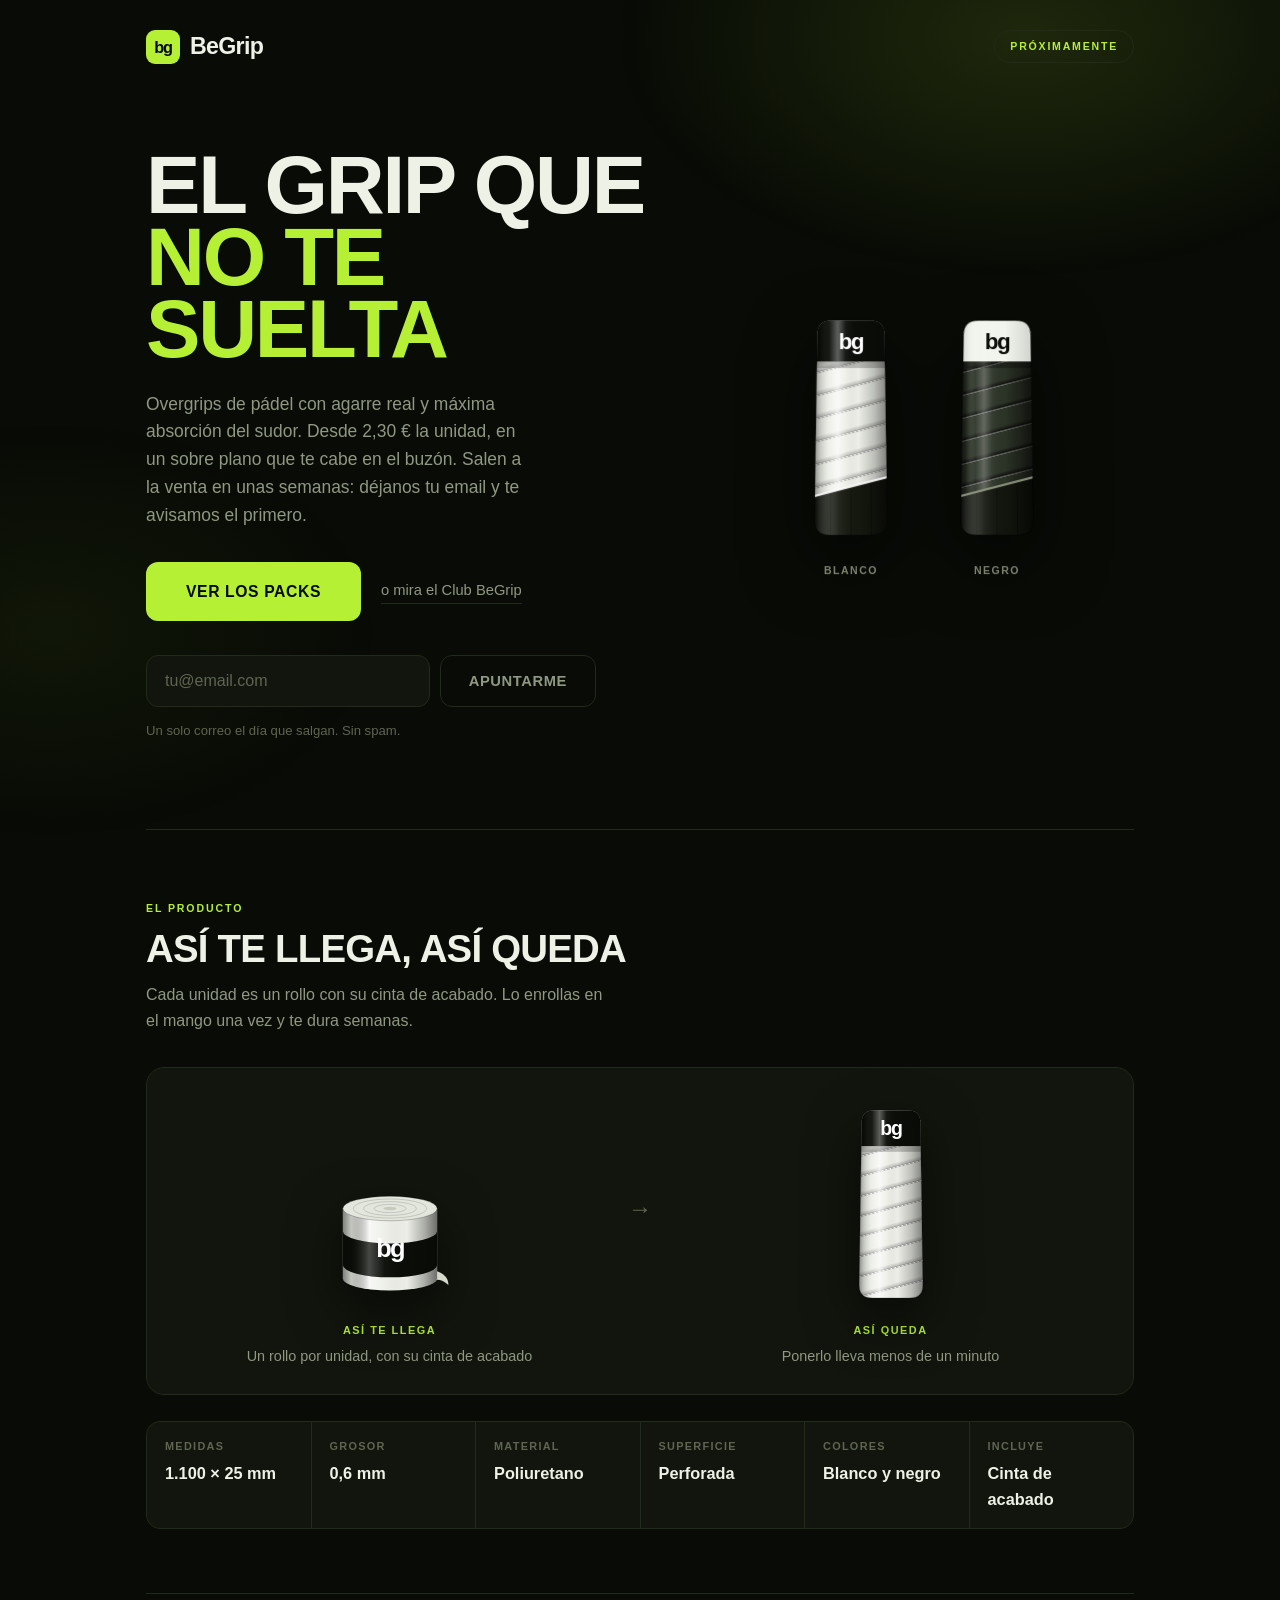
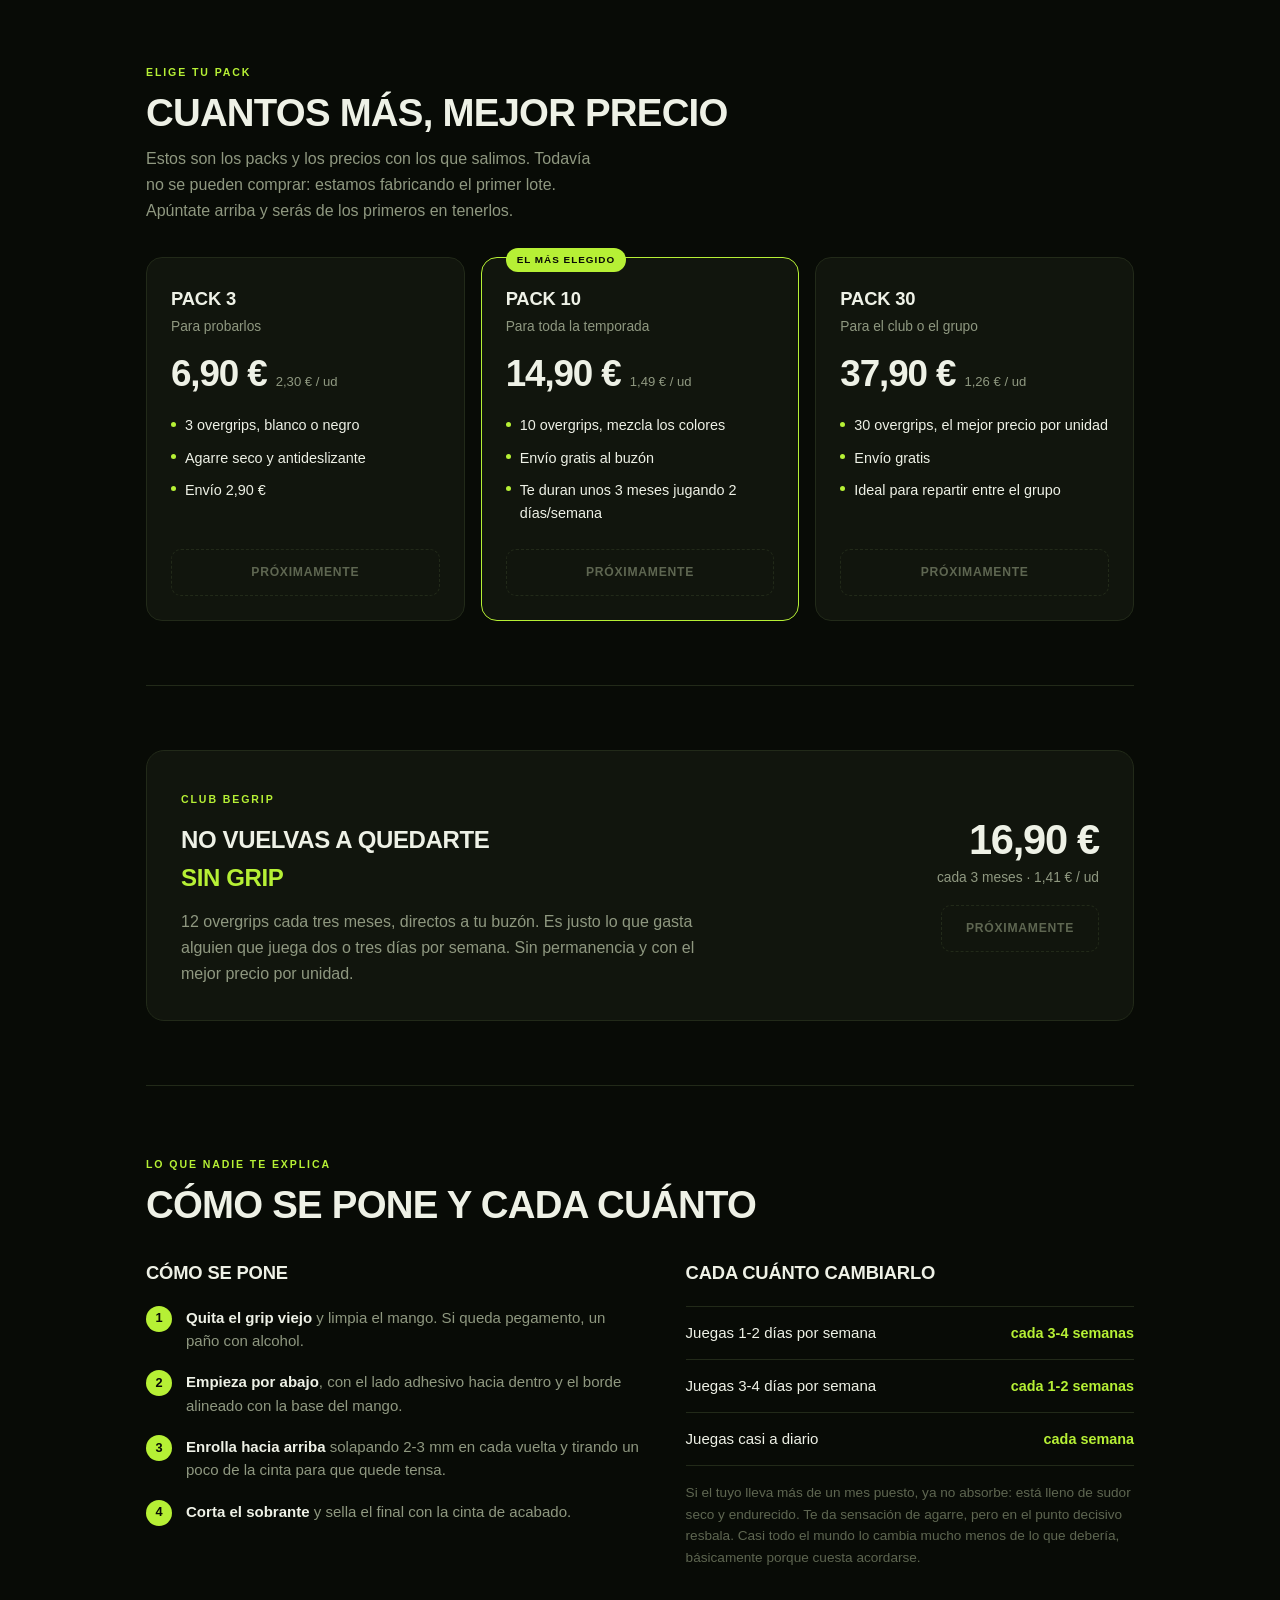
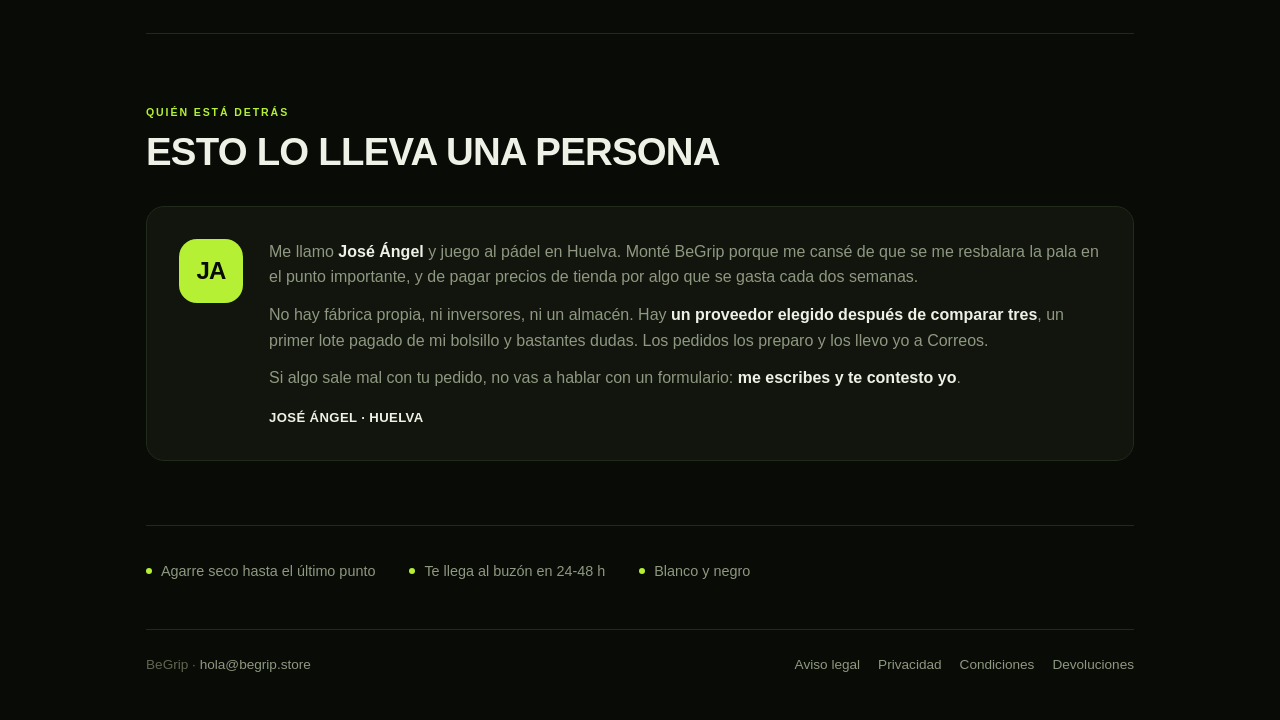
==== commit 6e149281: "Rollo con las proporciones reales del producto El rollo estaba dibujado demasiado alargado y parecía" ====
--- a/index.html
+++ b/index.html
@@ -218,8 +218,10 @@
   .club-price .notify{ margin-top:16px; display:inline-block; width:auto; padding:13px 24px; }
 
   /* ---------- ASÍ TE LLEGA: rollo → mango ---------- */
+  /* alineados por abajo: el rollo es más bajo que el mango y si no, los pies
+     de foto quedan a distinta altura */
   .duo{
-    display:grid; grid-template-columns:1fr auto 1fr; align-items:center; gap:22px;
+    display:grid; grid-template-columns:1fr auto 1fr; align-items:end; gap:22px;
     background:var(--ink-2); border:1px solid var(--line); border-radius:18px;
     padding:34px 26px 26px;
   }
@@ -237,7 +239,8 @@
   }
   .duo .txt{ color:var(--muted); font-size:.9rem; margin-top:5px; }
   .duo .flecha{ color:var(--dim); font-size:1.5rem; line-height:1;
-    display:grid; place-items:center; }
+    display:grid; place-items:center; align-self:center; padding-bottom:52px; }
+  @media(max-width:720px){ .duo .flecha{ padding-bottom:0; } }
 
   /* ---------- ESPECIFICACIONES ---------- */
   .specs{ list-style:none; padding:0; margin:26px 0 0;
@@ -499,40 +502,43 @@
 
       <div class="duo">
         <figure>
-          <!-- ROLLO: el producto tal cual sale del sobre -->
-          <svg viewBox="0 0 120 250" width="98" xmlns="http://www.w3.org/2000/svg"
+          <!-- ROLLO: proporciones reales — la cinta mide 25 mm de ancho, así que
+               enrollada da un cilindro achatado, casi tan ancho como alto -->
+          <svg viewBox="0 0 140 130" width="132" xmlns="http://www.w3.org/2000/svg"
                role="img" aria-label="Overgrip BeGrip enrollado, tal como te llega">
             <defs>
-              <linearGradient id="cilR" gradientUnits="userSpaceOnUse" x1="30" y1="0" x2="90" y2="0">
-                <stop offset="0" stop-color="#000" stop-opacity=".44"/>
-                <stop offset=".10" stop-color="#000" stop-opacity=".16"/>
-                <stop offset=".30" stop-color="#fff" stop-opacity=".60"/>
-                <stop offset=".46" stop-color="#fff" stop-opacity=".08"/>
-                <stop offset=".70" stop-color="#000" stop-opacity="0"/>
-                <stop offset=".88" stop-color="#000" stop-opacity=".26"/>
-                <stop offset="1" stop-color="#000" stop-opacity=".52"/>
+              <linearGradient id="cilR" gradientUnits="userSpaceOnUse" x1="20" y1="0" x2="120" y2="0">
+                <stop offset="0" stop-color="#000" stop-opacity=".46"/>
+                <stop offset=".09" stop-color="#000" stop-opacity=".17"/>
+                <stop offset=".28" stop-color="#fff" stop-opacity=".62"/>
+                <stop offset=".44" stop-color="#fff" stop-opacity=".08"/>
+                <stop offset=".68" stop-color="#000" stop-opacity="0"/>
+                <stop offset=".87" stop-color="#000" stop-opacity=".28"/>
+                <stop offset="1" stop-color="#000" stop-opacity=".54"/>
               </linearGradient>
             </defs>
 
-            <!-- cola de cinta que asoma -->
-            <path d="M88,196 q16,6 15,20 q-9,-8 -15,-6 Z" fill="#d8dcd0"/>
-
-            <!-- cuerpo cilíndrico -->
-            <path d="M30,52 L30,196 a30,12 0 0 0 60,0 L90,52 Z" fill="#eceee7"/>
-            <path d="M30,52 L30,196 a30,12 0 0 0 60,0 L90,52 Z" fill="url(#cilR)"/>
-
-            <!-- cinta de acabado con el logo -->
-            <path d="M30,74 L30,112 a30,12 0 0 0 60,0 L90,74 a30,12 0 0 1 -60,0 Z" fill="#0a0d08"/>
-            <path d="M30,74 L30,112 a30,12 0 0 0 60,0 L90,74 a30,12 0 0 1 -60,0 Z" fill="url(#cilR)" opacity=".45"/>
-            <text x="60" y="103" text-anchor="middle" font-family="Arial Black,Arial"
-                  font-weight="800" font-size="21" letter-spacing="-1.4" fill="#ffffff">bg</text>
-
-            <!-- espiral del extremo enrollado -->
-            <ellipse cx="60" cy="52" rx="30" ry="12" fill="#e2e5dc"/>
-            <ellipse cx="60" cy="52" rx="30" ry="12" fill="none" stroke="#000" stroke-opacity=".22"/>
-            <ellipse cx="60" cy="52" rx="22" ry="8.6" fill="none" stroke="#000" stroke-opacity=".16"/>
-            <ellipse cx="60" cy="52" rx="14" ry="5.4" fill="none" stroke="#000" stroke-opacity=".16"/>
-            <ellipse cx="60" cy="52" rx="6.5" ry="2.6" fill="#c9cec1"/>
+            <!-- cola de cinta que asoma por el lateral -->
+            <path d="M118,92 q14,4 14,15 q-8,-7 -15,-5 Z" fill="#d5d9cc"/>
+
+            <!-- cuerpo del rollo -->
+            <path d="M20,26 L20,100 a50,13 0 0 0 100,0 L120,26 Z" fill="#eceee7"/>
+            <path d="M20,26 L20,100 a50,13 0 0 0 100,0 L120,26 Z" fill="url(#cilR)"/>
+
+            <!-- cinta de acabado, ancha como en el producto real -->
+            <path d="M20,50 L20,86 a50,13 0 0 0 100,0 L120,50 a50,13 0 0 1 -100,0 Z" fill="#0a0d08"/>
+            <path d="M20,50 L20,86 a50,13 0 0 0 100,0 L120,50 a50,13 0 0 1 -100,0 Z"
+                  fill="url(#cilR)" opacity=".4"/>
+            <text x="70" y="77" text-anchor="middle" font-family="Arial Black,Arial"
+                  font-weight="800" font-size="27" letter-spacing="-1.8" fill="#ffffff">bg</text>
+
+            <!-- espiral del extremo: las capas de cinta enrollada -->
+            <ellipse cx="70" cy="26" rx="50" ry="13" fill="#e3e6dd"/>
+            <ellipse cx="70" cy="26" rx="50" ry="13" fill="none" stroke="#000" stroke-opacity=".24"/>
+            <ellipse cx="70" cy="26" rx="39" ry="10.1" fill="none" stroke="#000" stroke-opacity=".15"/>
+            <ellipse cx="70" cy="26" rx="28" ry="7.3" fill="none" stroke="#000" stroke-opacity=".15"/>
+            <ellipse cx="70" cy="26" rx="17" ry="4.4" fill="none" stroke="#000" stroke-opacity=".15"/>
+            <ellipse cx="70" cy="26" rx="7" ry="1.9" fill="#c6cbbd"/>
           </svg>
           <figcaption>
             <div class="lab">Así te llega</div>
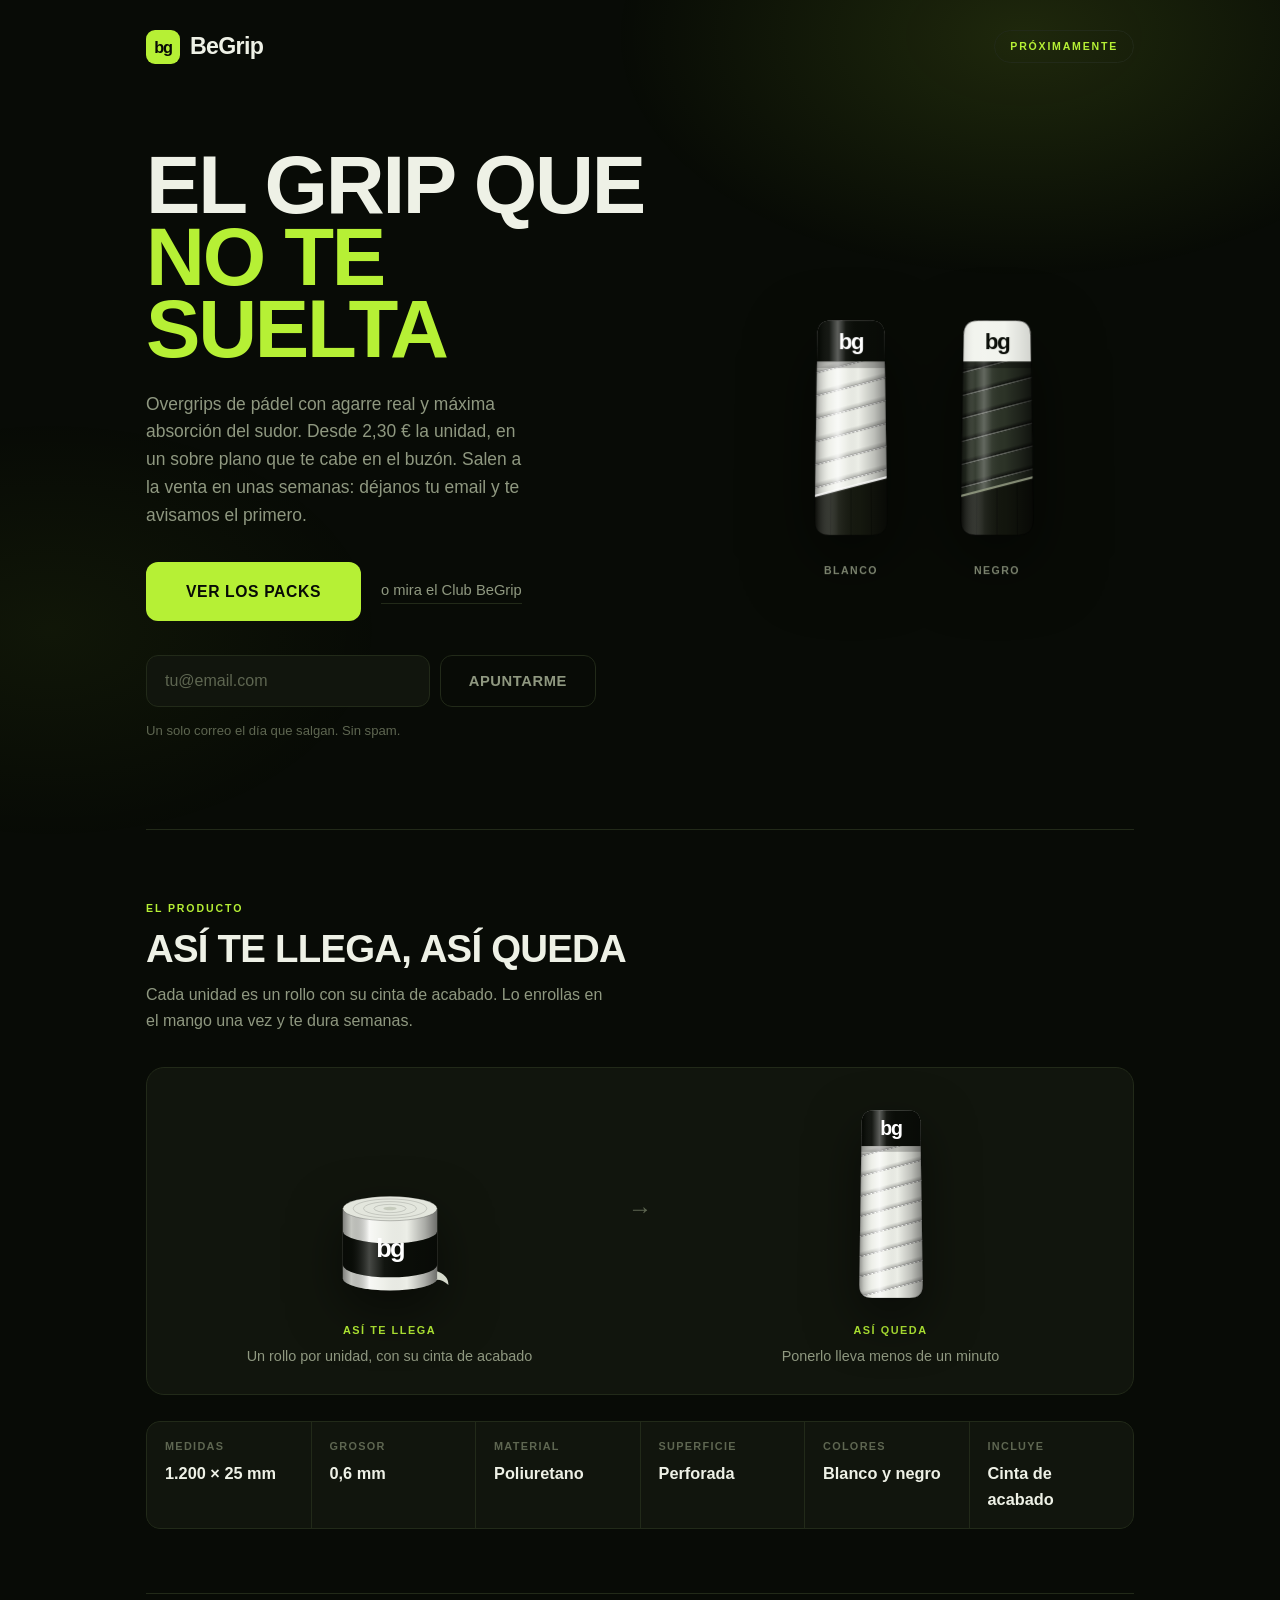
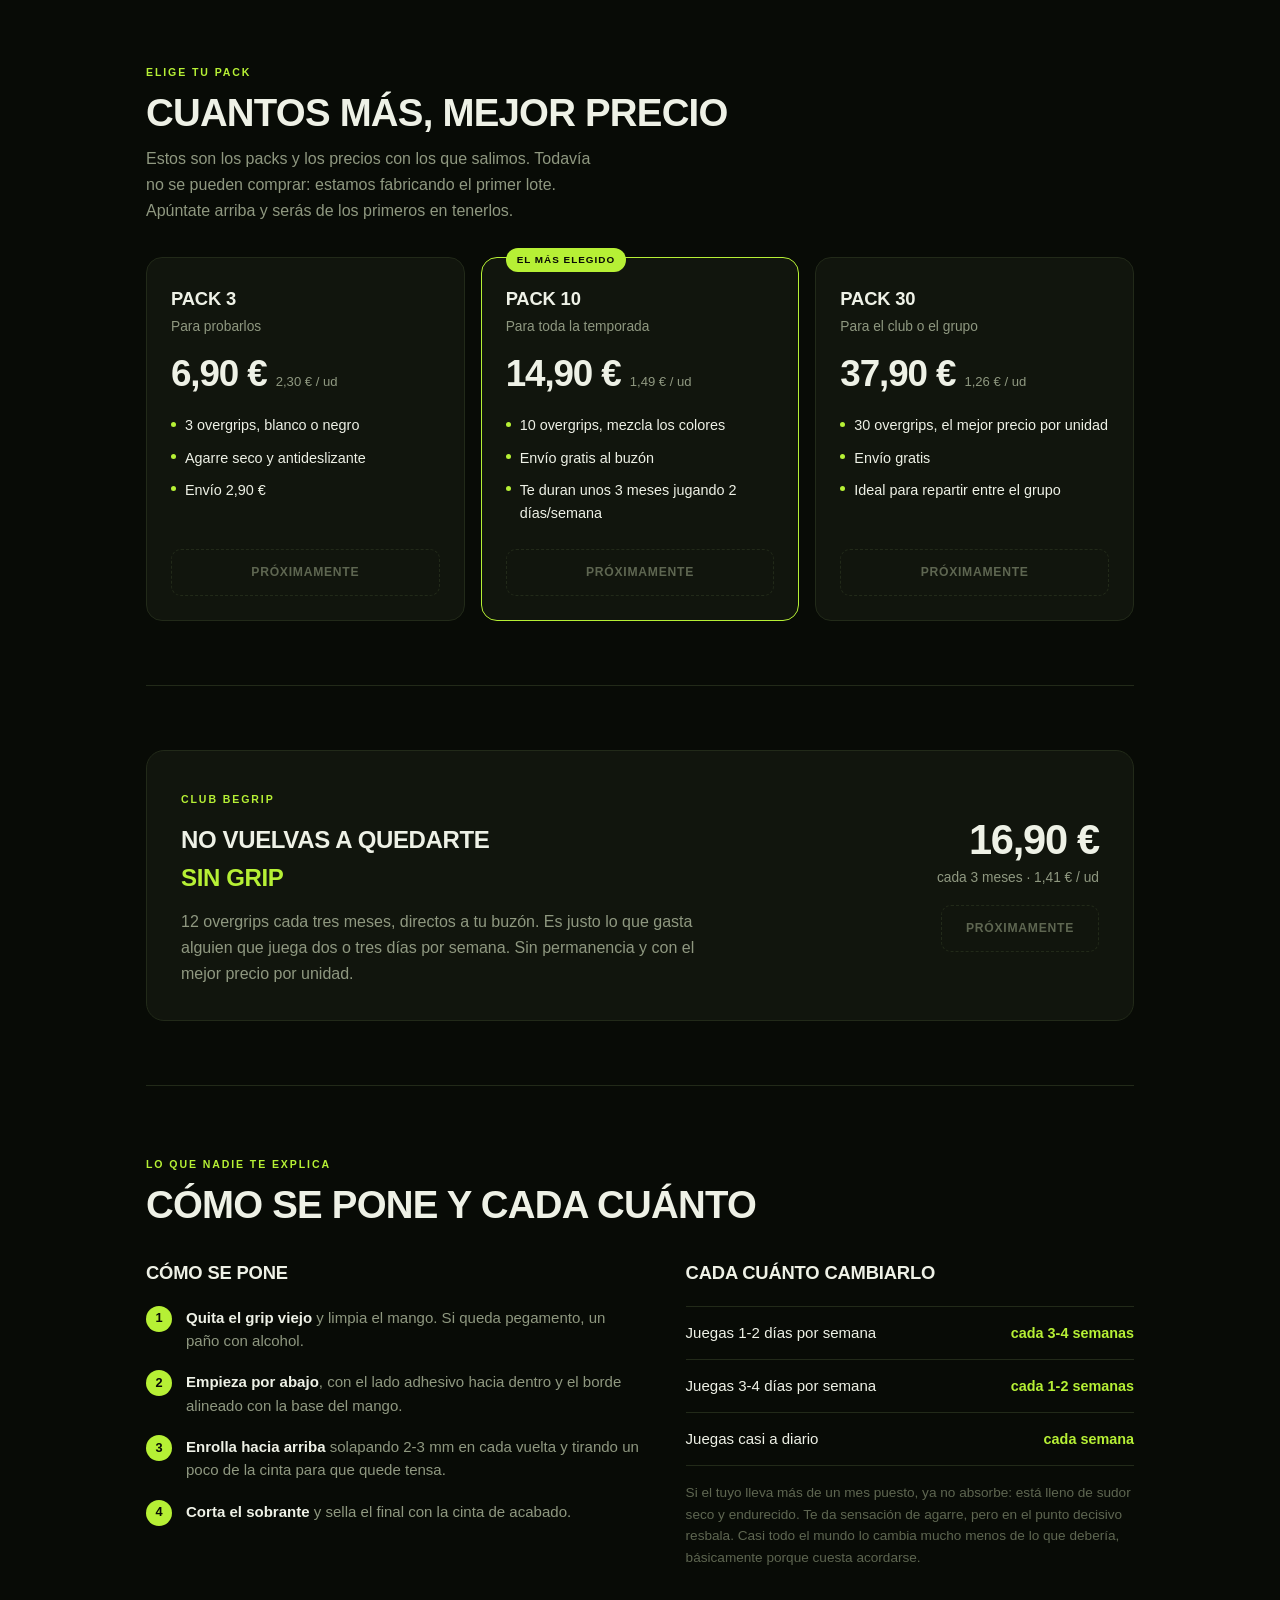
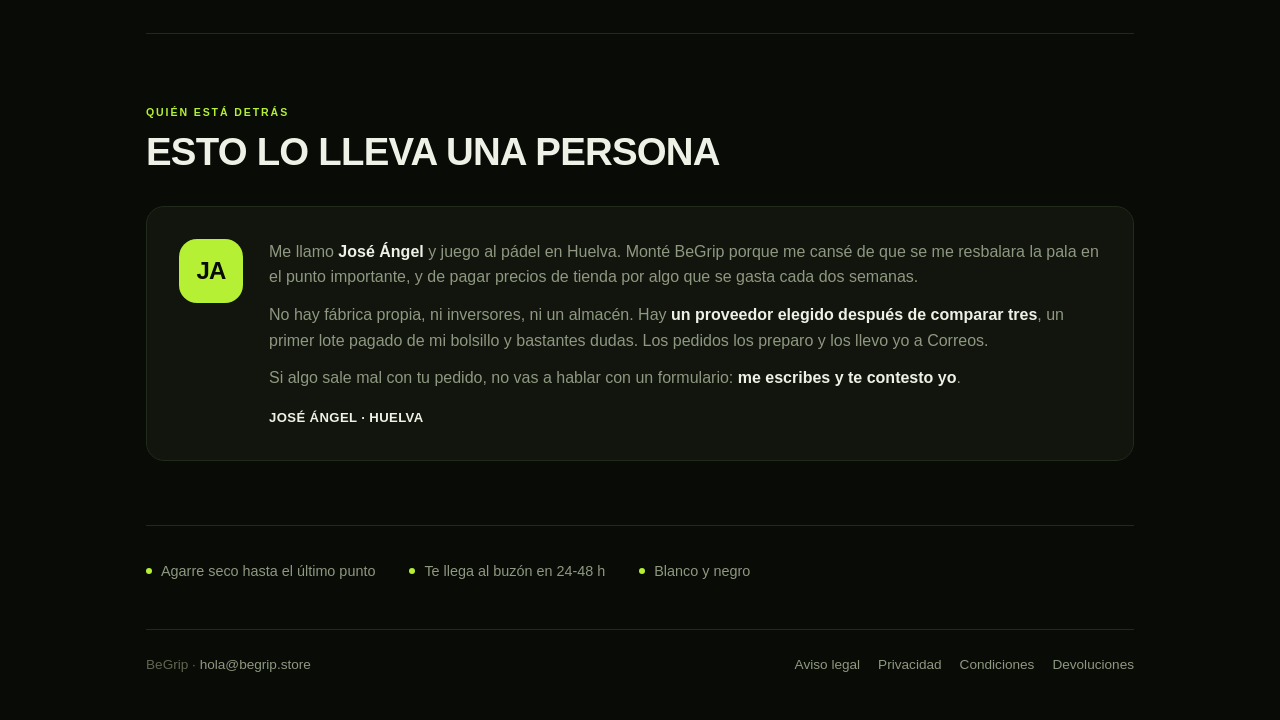
==== commit 957a0879: "Corregir la medida del overgrip: 1.200 mm, no 1.100 Senyao confirma que el G6 mide 1200 x 25 x 0,6 m" ====
--- a/index.html
+++ b/index.html
@@ -594,7 +594,7 @@
       </div>
 
       <dl class="specs">
-        <div><dt>Medidas</dt><dd>1.100 × 25 mm</dd></div>
+        <div><dt>Medidas</dt><dd>1.200 × 25 mm</dd></div>
         <div><dt>Grosor</dt><dd>0,6 mm</dd></div>
         <div><dt>Material</dt><dd>Poliuretano</dd></div>
         <div><dt>Superficie</dt><dd>Perforada</dd></div>
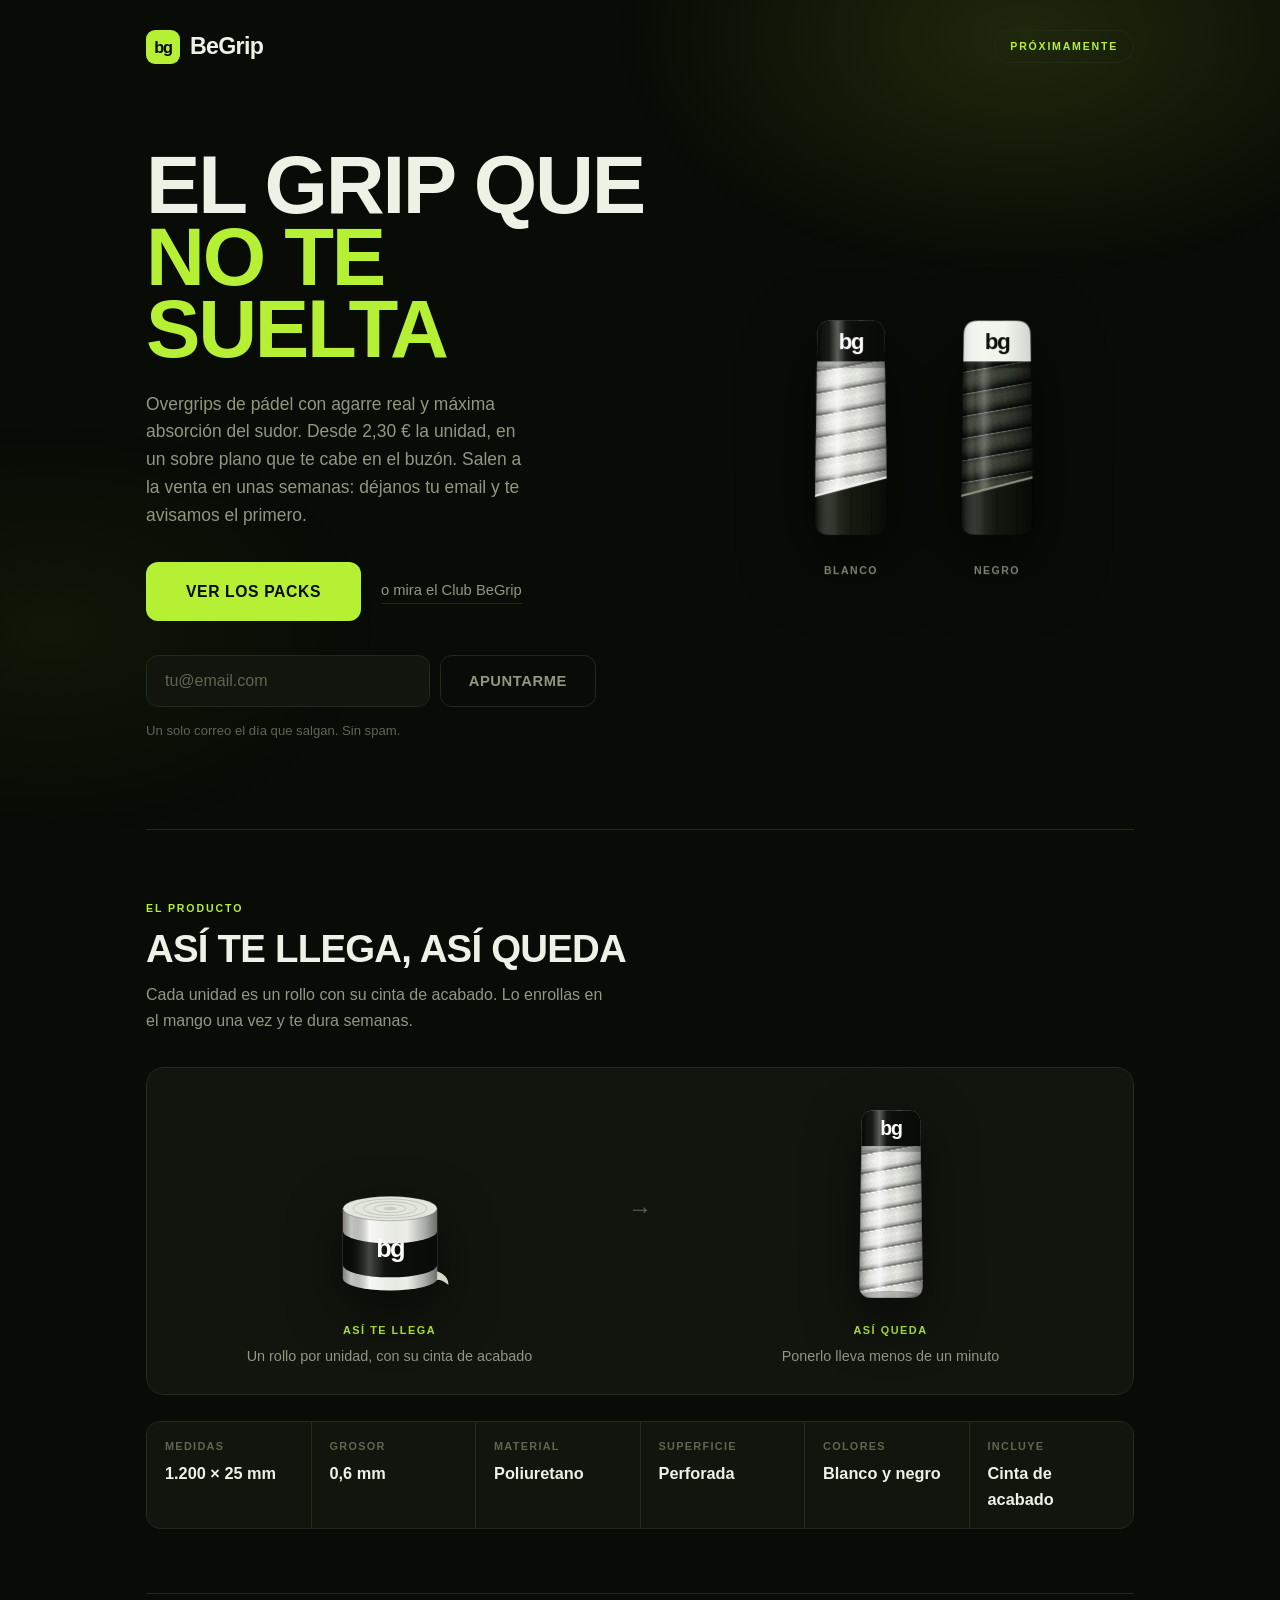
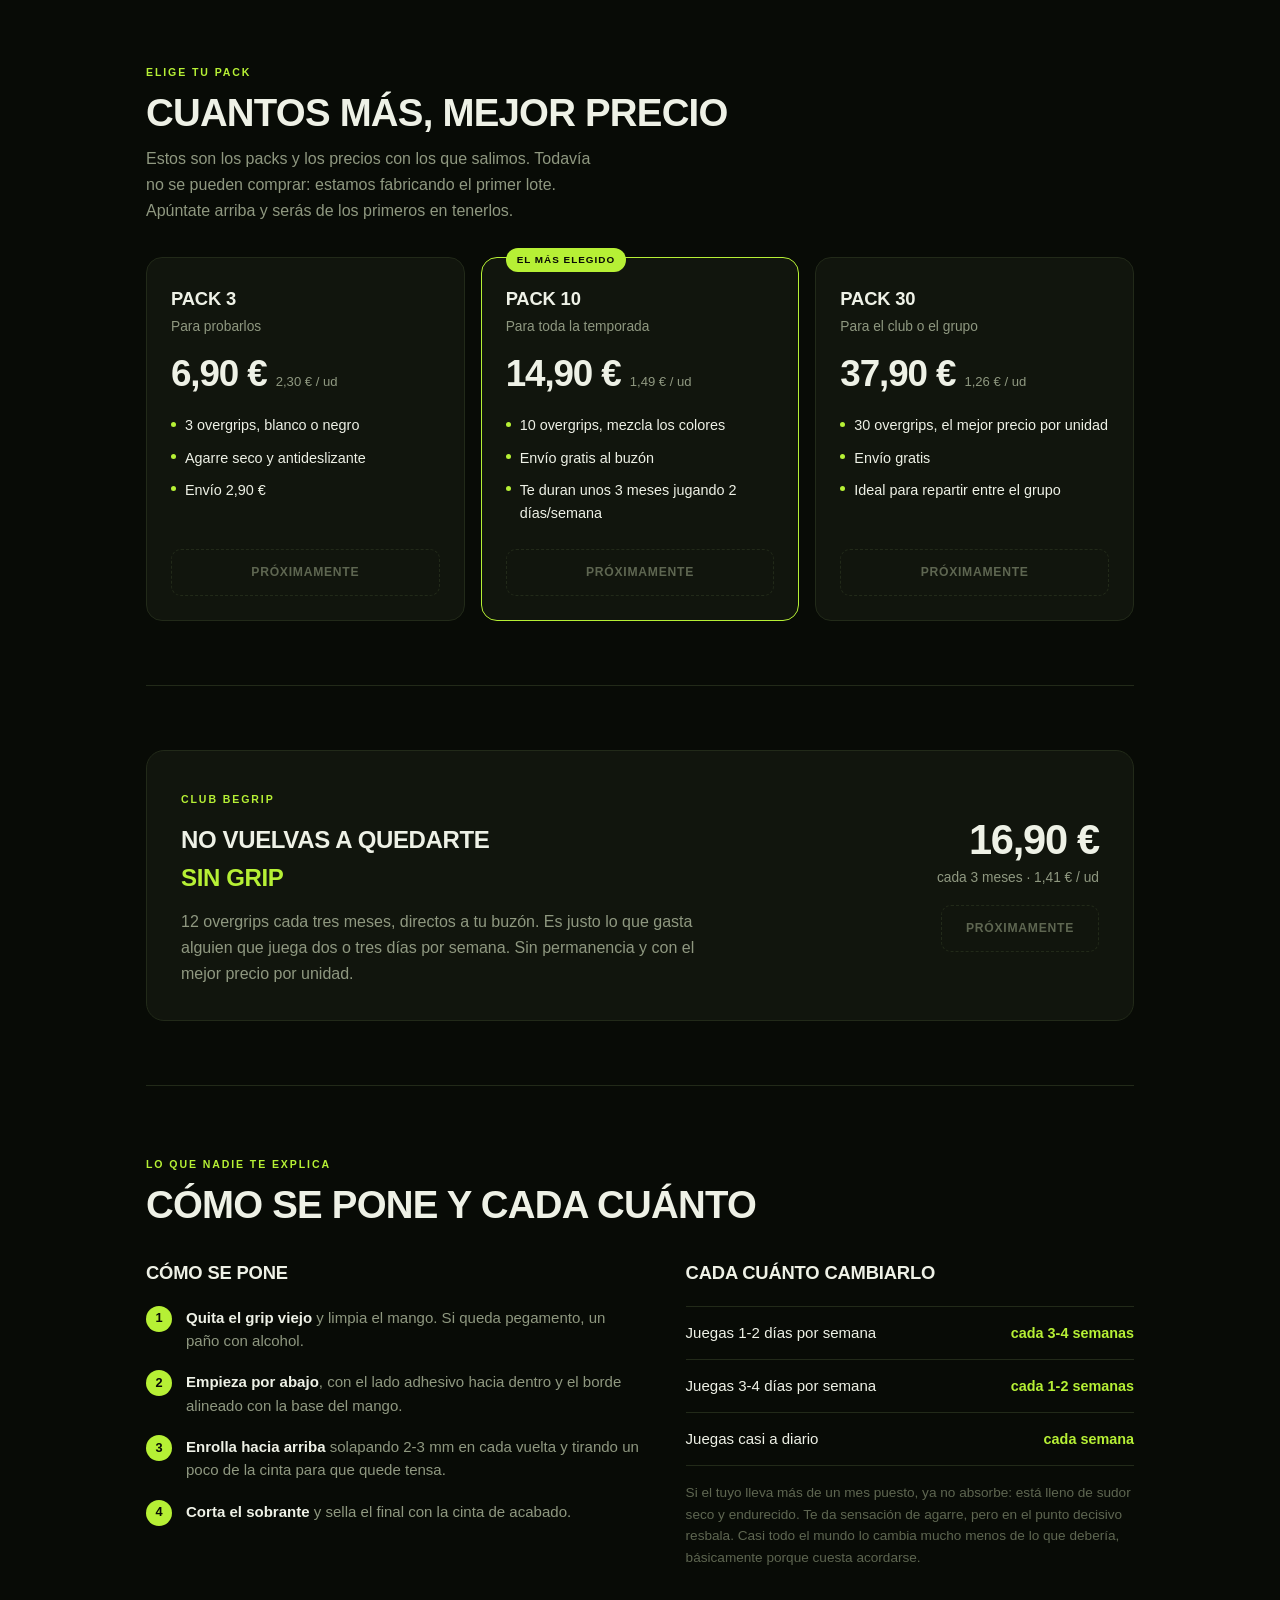
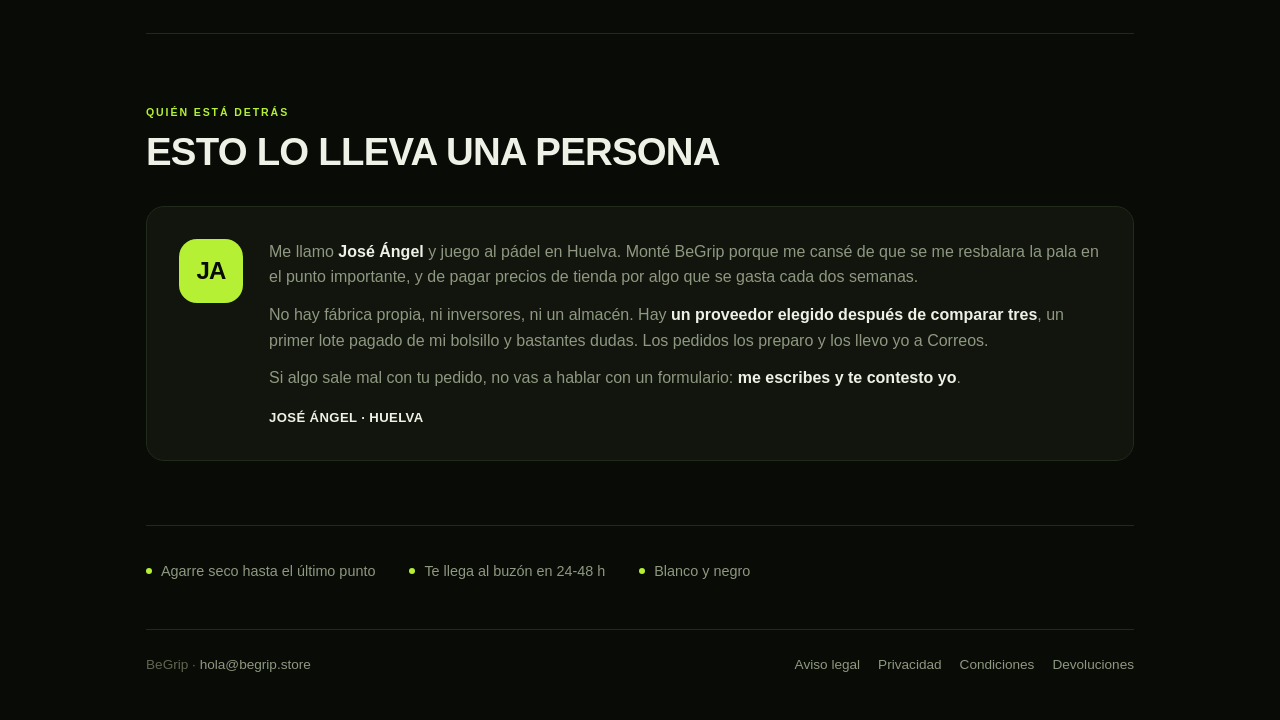
==== commit 90aed6e1: "Grips más realistas: relieve por vuelta, perforado y remate de base A partir de una foto de producto" ====
--- a/index.html
+++ b/index.html
@@ -316,6 +316,20 @@
 <body>
 <div class="glow"></div>
 <div class="content">
+<svg width="0" height="0" style="position:absolute" aria-hidden="true">
+  <defs>
+    <!-- perforado del overgrip: se aplica bajo el sombreado -->
+    <pattern id="perf" width="7" height="7" patternUnits="userSpaceOnUse" patternTransform="rotate(-10)">
+      <circle cx="1.5" cy="1.8" r=".72" fill="#000" fill-opacity=".13"/>
+      <circle cx="4.9" cy="3.4" r=".62" fill="#000" fill-opacity=".11"/>
+      <circle cx="3.1" cy="5.9" r=".70" fill="#000" fill-opacity=".13"/>
+      <circle cx="6.3" cy="6.4" r=".55" fill="#000" fill-opacity=".10"/>
+      <circle cx="1.5" cy="1.8" r=".72" fill="none" stroke="#fff" stroke-opacity=".10" stroke-width=".34"/>
+      <circle cx="3.1" cy="5.9" r=".70" fill="none" stroke="#fff" stroke-opacity=".10" stroke-width=".34"/>
+    </pattern>
+  </defs>
+</svg>
+
 
   <div class="container">
     <nav class="rise d1">
@@ -361,13 +375,16 @@
               <clipPath id="silW"><path d="M24,26 Q24,10 40,10 L80,10 Q96,10 96,26 L99,224 Q99,240 83,240 L37,240 Q21,240 21,224 Z"/></clipPath>
               <!-- el borde de avance sigue el angulo real de la espiral -->
               <clipPath id="wrpW"><polygon id="polyW" points="14,-4 106,-4 106,176.0 14,200.0"/></clipPath>
-              <linearGradient id="seamW" gradientUnits="userSpaceOnUse" x1="0" y1="0" x2="6" y2="23" spreadMethod="repeat">
-                <stop offset="0" stop-color="#000" stop-opacity="0"/>
-                <stop offset=".70" stop-color="#000" stop-opacity="0"/>
-                <stop offset=".88" stop-color="#000" stop-opacity=".20"/>
-                <stop offset=".945" stop-color="#fff" stop-opacity=".95"/>
-                <stop offset=".975" stop-color="#000" stop-opacity=".10"/>
-                <stop offset="1" stop-color="#000" stop-opacity="0"/>
+              <linearGradient id="seamW" gradientUnits="userSpaceOnUse" x1="0" y1="0" x2="4" y2="23" spreadMethod="repeat">
+                <stop offset="0" stop-color="#000" stop-opacity=".05"/>
+                <stop offset=".30" stop-color="#fff" stop-opacity=".10"/>
+                <stop offset=".62" stop-color="#000" stop-opacity=".03"/>
+                <stop offset=".78" stop-color="#000" stop-opacity=".26"/>
+                <stop offset=".875" stop-color="#000" stop-opacity=".52"/>
+                <stop offset=".915" stop-color="#000" stop-opacity=".22"/>
+                <stop offset=".945" stop-color="#fff" stop-opacity=".92"/>
+                <stop offset=".972" stop-color="#fff" stop-opacity=".30"/>
+                <stop offset="1" stop-color="#000" stop-opacity=".08"/>
               </linearGradient>
               <linearGradient id="cylW" gradientUnits="userSpaceOnUse" x1="21" y1="0" x2="99" y2="0">
                 <stop offset="0" stop-color="#000" stop-opacity=".40"/>
@@ -404,6 +421,7 @@
               <!-- OVERGRIP: se enrolla segun el scroll -->
               <g clip-path="url(#wrpW)">
                 <rect x="18" y="8" width="84" height="234" fill="#eceee7"/>
+                <rect x="18" y="8" width="84" height="234" fill="url(#perf)"/>
                 <rect x="18" y="8" width="84" height="234" fill="url(#seamW)"/>
                 <rect x="18" y="8" width="84" height="234" fill="url(#cylW)"/>
                 <rect x="18" y="8" width="84" height="234" fill="url(#lenW)"/>
@@ -411,6 +429,7 @@
                 <rect x="18" y="8" width="84" height="46" fill="url(#cylW)" opacity=".5"/>
                 <rect x="18" y="54" width="84" height="7" fill="#000" opacity=".22"/>
                 <text x="60" y="41" text-anchor="middle" font-family="Arial Black,Arial" font-weight="800" font-size="24" letter-spacing="-1.5" fill="#ffffff">bg</text>
+                <ellipse cx="60" cy="240" rx="44" ry="9" fill="#000" opacity=".26"/><ellipse cx="60" cy="232" rx="44" ry="7" fill="#fff" opacity=".07"/>
               </g>
 
               <!-- canto de la cinta que avanza -->
@@ -427,13 +446,16 @@
               <clipPath id="silK"><path d="M24,26 Q24,10 40,10 L80,10 Q96,10 96,26 L99,224 Q99,240 83,240 L37,240 Q21,240 21,224 Z"/></clipPath>
               <!-- el borde de avance sigue el angulo real de la espiral -->
               <clipPath id="wrpK"><polygon id="polyK" points="14,-4 106,-4 106,176.0 14,200.0"/></clipPath>
-              <linearGradient id="seamK" gradientUnits="userSpaceOnUse" x1="0" y1="0" x2="6" y2="23" spreadMethod="repeat">
-                <stop offset="0" stop-color="#000" stop-opacity="0"/>
-                <stop offset=".70" stop-color="#000" stop-opacity="0"/>
-                <stop offset=".88" stop-color="#000" stop-opacity=".62"/>
-                <stop offset=".945" stop-color="#fff" stop-opacity=".30"/>
-                <stop offset=".975" stop-color="#000" stop-opacity=".24"/>
-                <stop offset="1" stop-color="#000" stop-opacity="0"/>
+              <linearGradient id="seamK" gradientUnits="userSpaceOnUse" x1="0" y1="0" x2="4" y2="23" spreadMethod="repeat">
+                <stop offset="0" stop-color="#000" stop-opacity=".18"/>
+                <stop offset=".30" stop-color="#fff" stop-opacity=".05"/>
+                <stop offset=".62" stop-color="#000" stop-opacity=".14"/>
+                <stop offset=".78" stop-color="#000" stop-opacity=".52"/>
+                <stop offset=".875" stop-color="#000" stop-opacity=".82"/>
+                <stop offset=".915" stop-color="#000" stop-opacity=".45"/>
+                <stop offset=".945" stop-color="#fff" stop-opacity=".34"/>
+                <stop offset=".972" stop-color="#fff" stop-opacity=".10"/>
+                <stop offset="1" stop-color="#000" stop-opacity=".22"/>
               </linearGradient>
               <linearGradient id="cylK" gradientUnits="userSpaceOnUse" x1="21" y1="0" x2="99" y2="0">
                 <stop offset="0" stop-color="#000" stop-opacity=".62"/>
@@ -470,6 +492,7 @@
               <!-- OVERGRIP: se enrolla segun el scroll -->
               <g clip-path="url(#wrpK)">
                 <rect x="18" y="8" width="84" height="234" fill="#2c3327"/>
+                <rect x="18" y="8" width="84" height="234" fill="url(#perf)"/>
                 <rect x="18" y="8" width="84" height="234" fill="url(#seamK)"/>
                 <rect x="18" y="8" width="84" height="234" fill="url(#cylK)"/>
                 <rect x="18" y="8" width="84" height="234" fill="url(#lenK)"/>
@@ -477,6 +500,7 @@
                 <rect x="18" y="8" width="84" height="46" fill="url(#cylK)" opacity=".22"/>
                 <rect x="18" y="54" width="84" height="7" fill="#000" opacity=".30"/>
                 <text x="60" y="41" text-anchor="middle" font-family="Arial Black,Arial" font-weight="800" font-size="24" letter-spacing="-1.5" fill="#0a0d08">bg</text>
+                <ellipse cx="60" cy="240" rx="44" ry="9" fill="#000" opacity=".26"/><ellipse cx="60" cy="232" rx="44" ry="7" fill="#fff" opacity=".07"/>
               </g>
 
               <!-- canto de la cinta que avanza -->
@@ -554,13 +578,16 @@
                role="img" aria-label="Overgrip BeGrip colocado en el mango de la pala">
             <defs>
               <clipPath id="silP"><path d="M24,26 Q24,10 40,10 L80,10 Q96,10 96,26 L99,224 Q99,240 83,240 L37,240 Q21,240 21,224 Z"/></clipPath>
-              <linearGradient id="seamP" gradientUnits="userSpaceOnUse" x1="0" y1="0" x2="6" y2="23" spreadMethod="repeat">
-                <stop offset="0" stop-color="#000" stop-opacity="0"/>
-                <stop offset=".70" stop-color="#000" stop-opacity="0"/>
-                <stop offset=".88" stop-color="#000" stop-opacity=".20"/>
-                <stop offset=".945" stop-color="#fff" stop-opacity=".95"/>
-                <stop offset=".975" stop-color="#000" stop-opacity=".10"/>
-                <stop offset="1" stop-color="#000" stop-opacity="0"/>
+              <linearGradient id="seamP" gradientUnits="userSpaceOnUse" x1="0" y1="0" x2="4" y2="23" spreadMethod="repeat">
+                <stop offset="0" stop-color="#000" stop-opacity=".05"/>
+                <stop offset=".30" stop-color="#fff" stop-opacity=".10"/>
+                <stop offset=".62" stop-color="#000" stop-opacity=".03"/>
+                <stop offset=".78" stop-color="#000" stop-opacity=".26"/>
+                <stop offset=".875" stop-color="#000" stop-opacity=".52"/>
+                <stop offset=".915" stop-color="#000" stop-opacity=".22"/>
+                <stop offset=".945" stop-color="#fff" stop-opacity=".92"/>
+                <stop offset=".972" stop-color="#fff" stop-opacity=".30"/>
+                <stop offset="1" stop-color="#000" stop-opacity=".08"/>
               </linearGradient>
               <linearGradient id="cylP" gradientUnits="userSpaceOnUse" x1="21" y1="0" x2="99" y2="0">
                 <stop offset="0" stop-color="#000" stop-opacity=".40"/>
@@ -575,6 +602,7 @@
             </defs>
             <g clip-path="url(#silP)">
               <rect x="18" y="8" width="84" height="234" fill="#eceee7"/>
+              <rect x="18" y="8" width="84" height="234" fill="url(#perf)"/>
               <rect x="18" y="8" width="84" height="234" fill="url(#seamP)"/>
               <rect x="18" y="8" width="84" height="234" fill="url(#cylP)"/>
               <rect x="18" y="8" width="84" height="46" fill="#0a0d08"/>
@@ -582,6 +610,7 @@
               <rect x="18" y="54" width="84" height="7" fill="#000" opacity=".22"/>
               <text x="60" y="41" text-anchor="middle" font-family="Arial Black,Arial"
                     font-weight="800" font-size="24" letter-spacing="-1.5" fill="#ffffff">bg</text>
+                <ellipse cx="60" cy="240" rx="44" ry="9" fill="#000" opacity=".26"/><ellipse cx="60" cy="232" rx="44" ry="7" fill="#fff" opacity=".07"/>
             </g>
             <path d="M24,26 Q24,10 40,10 L80,10 Q96,10 96,26 L99,224 Q99,240 83,240 L37,240 Q21,240 21,224 Z"
                   fill="none" stroke="#000" stroke-opacity=".28"/>
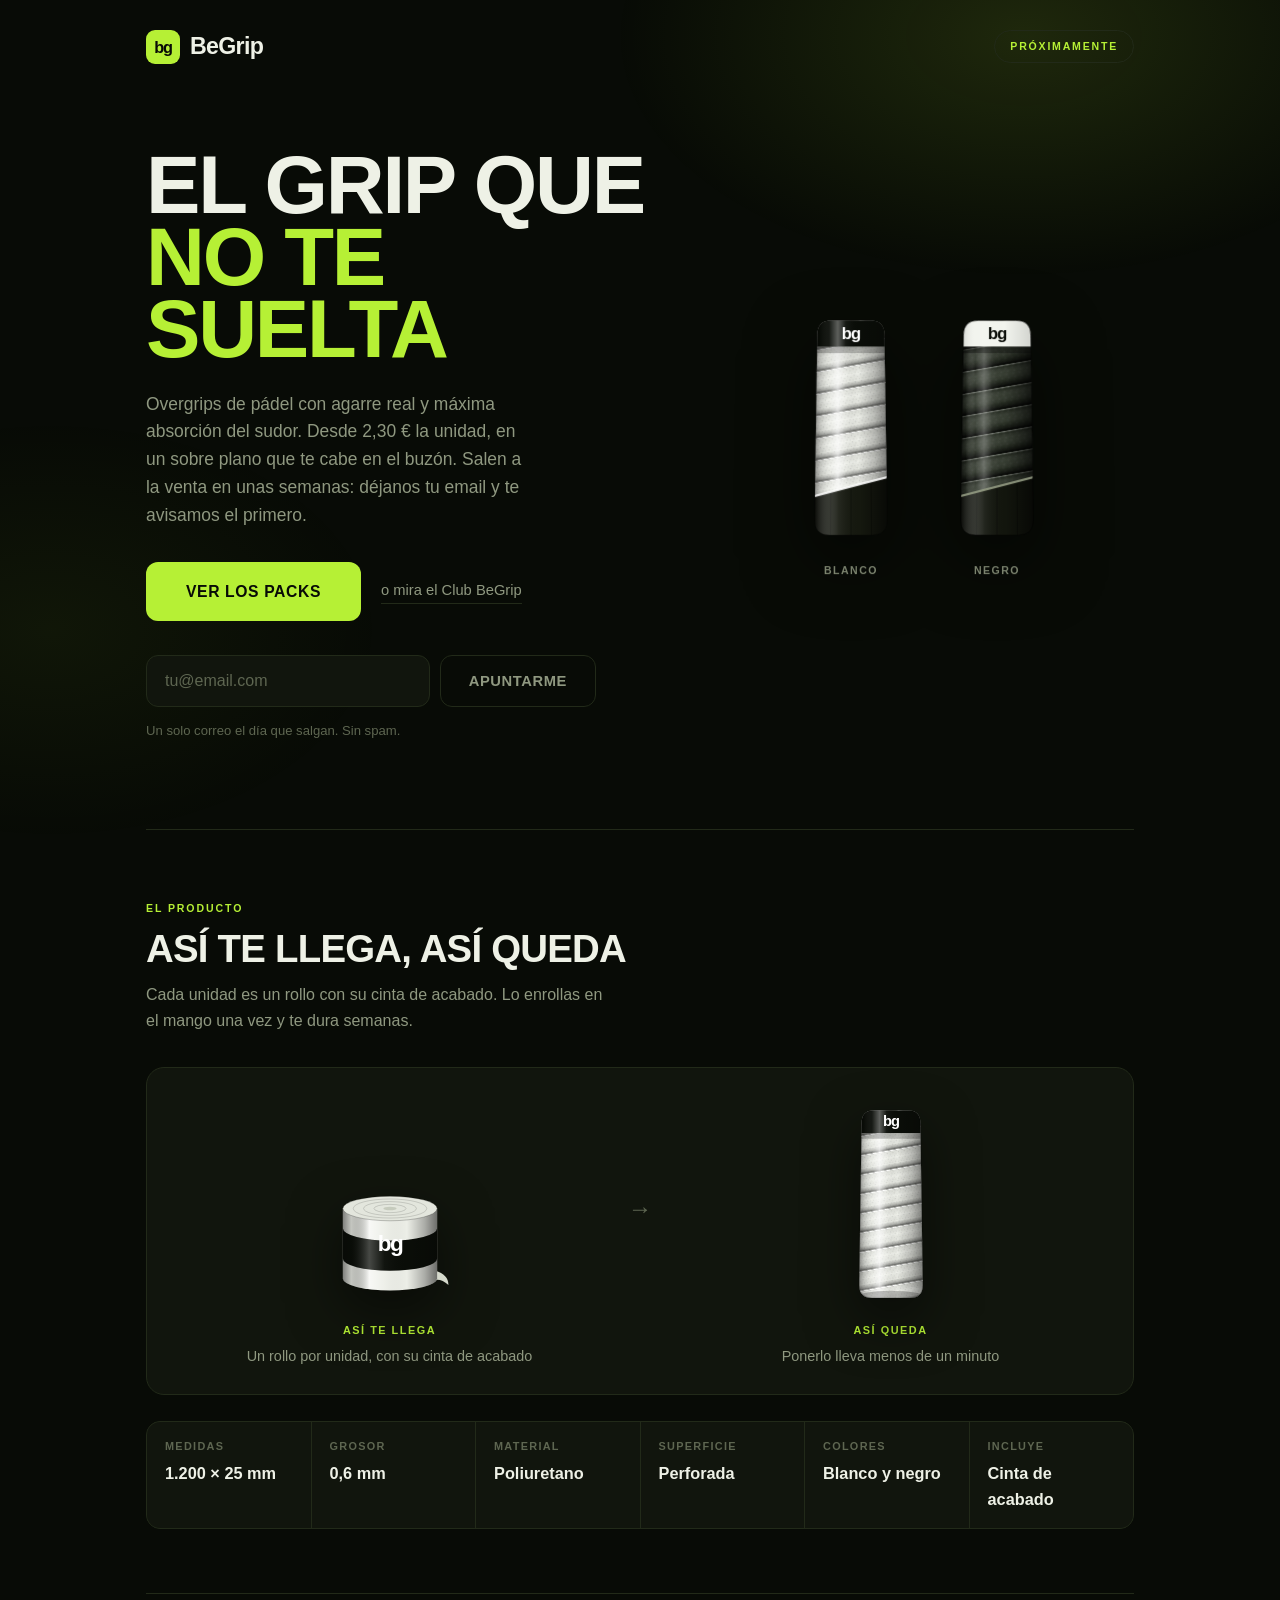
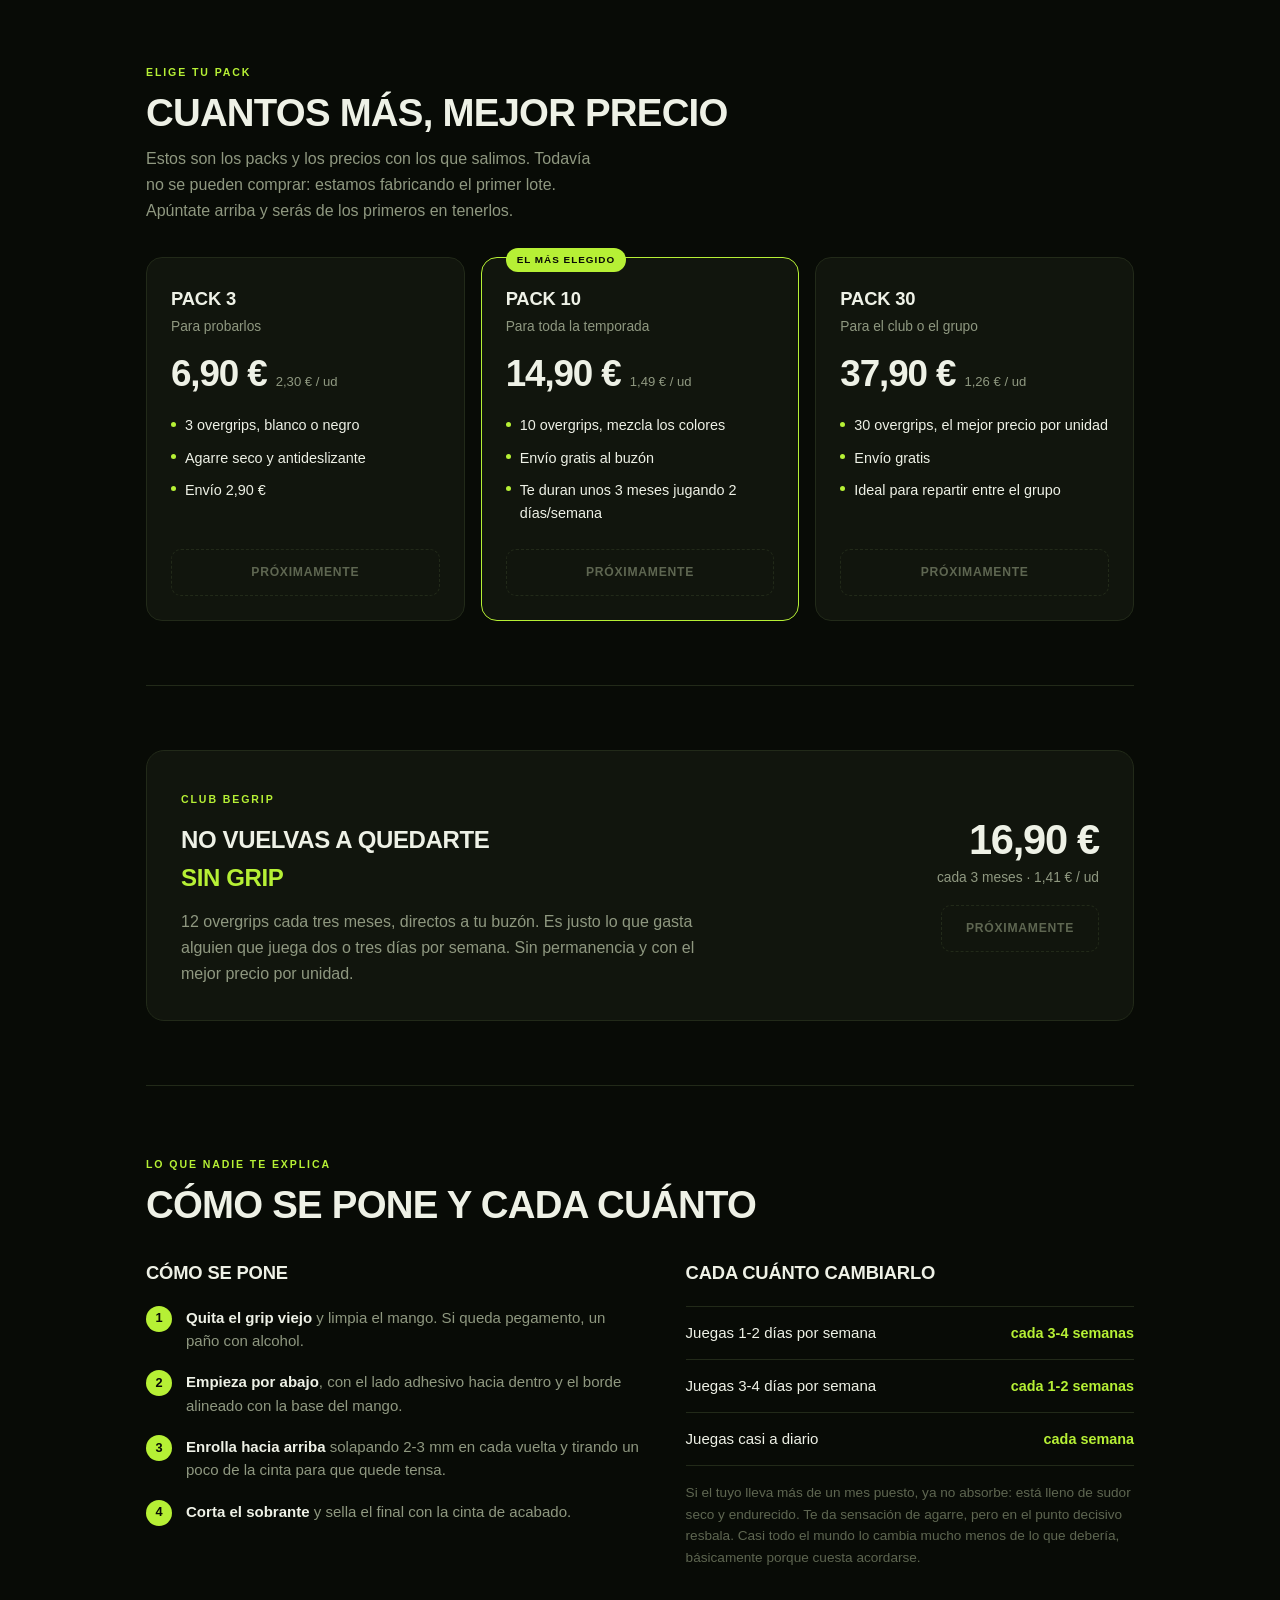
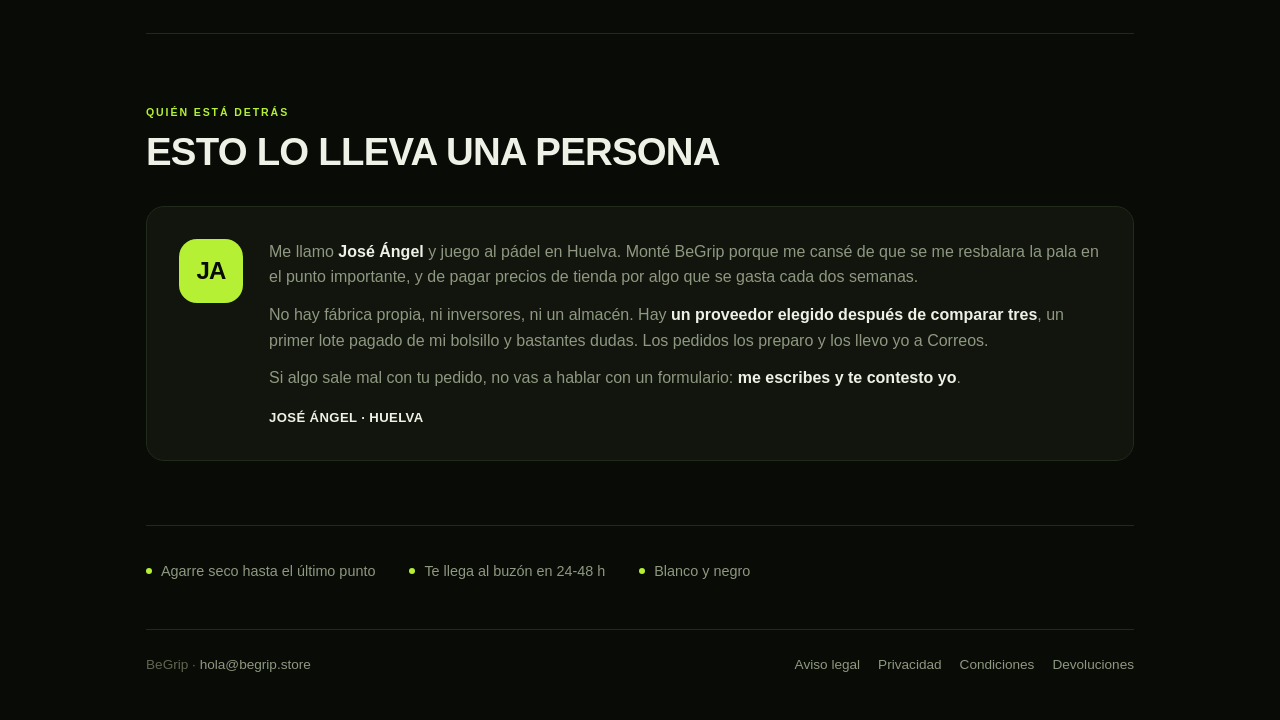
==== commit b70b8e73: "Cinta de acabado en proporción y banda del rollo centrada Dos correcciones a partir de la observació" ====
--- a/index.html
+++ b/index.html
@@ -425,10 +425,10 @@
                 <rect x="18" y="8" width="84" height="234" fill="url(#seamW)"/>
                 <rect x="18" y="8" width="84" height="234" fill="url(#cylW)"/>
                 <rect x="18" y="8" width="84" height="234" fill="url(#lenW)"/>
-                <rect x="18" y="8" width="84" height="46" fill="#0a0d08"/>
-                <rect x="18" y="8" width="84" height="46" fill="url(#cylW)" opacity=".5"/>
-                <rect x="18" y="54" width="84" height="7" fill="#000" opacity=".22"/>
-                <text x="60" y="41" text-anchor="middle" font-family="Arial Black,Arial" font-weight="800" font-size="24" letter-spacing="-1.5" fill="#ffffff">bg</text>
+                <rect x="18" y="8" width="84" height="30" fill="#0a0d08"/>
+                <rect x="18" y="8" width="84" height="30" fill="url(#cylW)" opacity=".5"/>
+                <rect x="18" y="38" width="84" height="7" fill="#000" opacity=".22"/>
+                <text x="60" y="30" text-anchor="middle" font-family="Arial Black,Arial" font-weight="800" font-size="18" letter-spacing="-1.1" fill="#ffffff">bg</text>
                 <ellipse cx="60" cy="240" rx="44" ry="9" fill="#000" opacity=".26"/><ellipse cx="60" cy="232" rx="44" ry="7" fill="#fff" opacity=".07"/>
               </g>
 
@@ -496,10 +496,10 @@
                 <rect x="18" y="8" width="84" height="234" fill="url(#seamK)"/>
                 <rect x="18" y="8" width="84" height="234" fill="url(#cylK)"/>
                 <rect x="18" y="8" width="84" height="234" fill="url(#lenK)"/>
-                <rect x="18" y="8" width="84" height="46" fill="#f2f4ee"/>
-                <rect x="18" y="8" width="84" height="46" fill="url(#cylK)" opacity=".22"/>
-                <rect x="18" y="54" width="84" height="7" fill="#000" opacity=".30"/>
-                <text x="60" y="41" text-anchor="middle" font-family="Arial Black,Arial" font-weight="800" font-size="24" letter-spacing="-1.5" fill="#0a0d08">bg</text>
+                <rect x="18" y="8" width="84" height="30" fill="#f2f4ee"/>
+                <rect x="18" y="8" width="84" height="30" fill="url(#cylK)" opacity=".22"/>
+                <rect x="18" y="38" width="84" height="7" fill="#000" opacity=".30"/>
+                <text x="60" y="30" text-anchor="middle" font-family="Arial Black,Arial" font-weight="800" font-size="18" letter-spacing="-1.1" fill="#0a0d08">bg</text>
                 <ellipse cx="60" cy="240" rx="44" ry="9" fill="#000" opacity=".26"/><ellipse cx="60" cy="232" rx="44" ry="7" fill="#fff" opacity=".07"/>
               </g>
 
@@ -550,11 +550,11 @@
             <path d="M20,26 L20,100 a50,13 0 0 0 100,0 L120,26 Z" fill="url(#cilR)"/>
 
             <!-- cinta de acabado, ancha como en el producto real -->
-            <path d="M20,50 L20,86 a50,13 0 0 0 100,0 L120,50 a50,13 0 0 1 -100,0 Z" fill="#0a0d08"/>
-            <path d="M20,50 L20,86 a50,13 0 0 0 100,0 L120,50 a50,13 0 0 1 -100,0 Z"
+            <path d="M20,47 L20,79 a50,13 0 0 0 100,0 L120,47 a50,13 0 0 1 -100,0 Z" fill="#0a0d08"/>
+            <path d="M20,47 L20,79 a50,13 0 0 0 100,0 L120,47 a50,13 0 0 1 -100,0 Z"
                   fill="url(#cilR)" opacity=".4"/>
-            <text x="70" y="77" text-anchor="middle" font-family="Arial Black,Arial"
-                  font-weight="800" font-size="27" letter-spacing="-1.8" fill="#ffffff">bg</text>
+            <text x="70" y="71" text-anchor="middle" font-family="Arial Black,Arial"
+                  font-weight="800" font-size="24" letter-spacing="-1.6" fill="#ffffff">bg</text>
 
             <!-- espiral del extremo: las capas de cinta enrollada -->
             <ellipse cx="70" cy="26" rx="50" ry="13" fill="#e3e6dd"/>
@@ -605,11 +605,11 @@
               <rect x="18" y="8" width="84" height="234" fill="url(#perf)"/>
               <rect x="18" y="8" width="84" height="234" fill="url(#seamP)"/>
               <rect x="18" y="8" width="84" height="234" fill="url(#cylP)"/>
-              <rect x="18" y="8" width="84" height="46" fill="#0a0d08"/>
-              <rect x="18" y="8" width="84" height="46" fill="url(#cylP)" opacity=".5"/>
-              <rect x="18" y="54" width="84" height="7" fill="#000" opacity=".22"/>
-              <text x="60" y="41" text-anchor="middle" font-family="Arial Black,Arial"
-                    font-weight="800" font-size="24" letter-spacing="-1.5" fill="#ffffff">bg</text>
+              <rect x="18" y="8" width="84" height="30" fill="#0a0d08"/>
+              <rect x="18" y="8" width="84" height="30" fill="url(#cylP)" opacity=".5"/>
+              <rect x="18" y="38" width="84" height="7" fill="#000" opacity=".22"/>
+              <text x="60" y="30" text-anchor="middle" font-family="Arial Black,Arial"
+                    font-weight="800" font-size="18" letter-spacing="-1.1" fill="#ffffff">bg</text>
                 <ellipse cx="60" cy="240" rx="44" ry="9" fill="#000" opacity=".26"/><ellipse cx="60" cy="232" rx="44" ry="7" fill="#fff" opacity=".07"/>
             </g>
             <path d="M24,26 Q24,10 40,10 L80,10 Q96,10 96,26 L99,224 Q99,240 83,240 L37,240 Q21,240 21,224 Z"
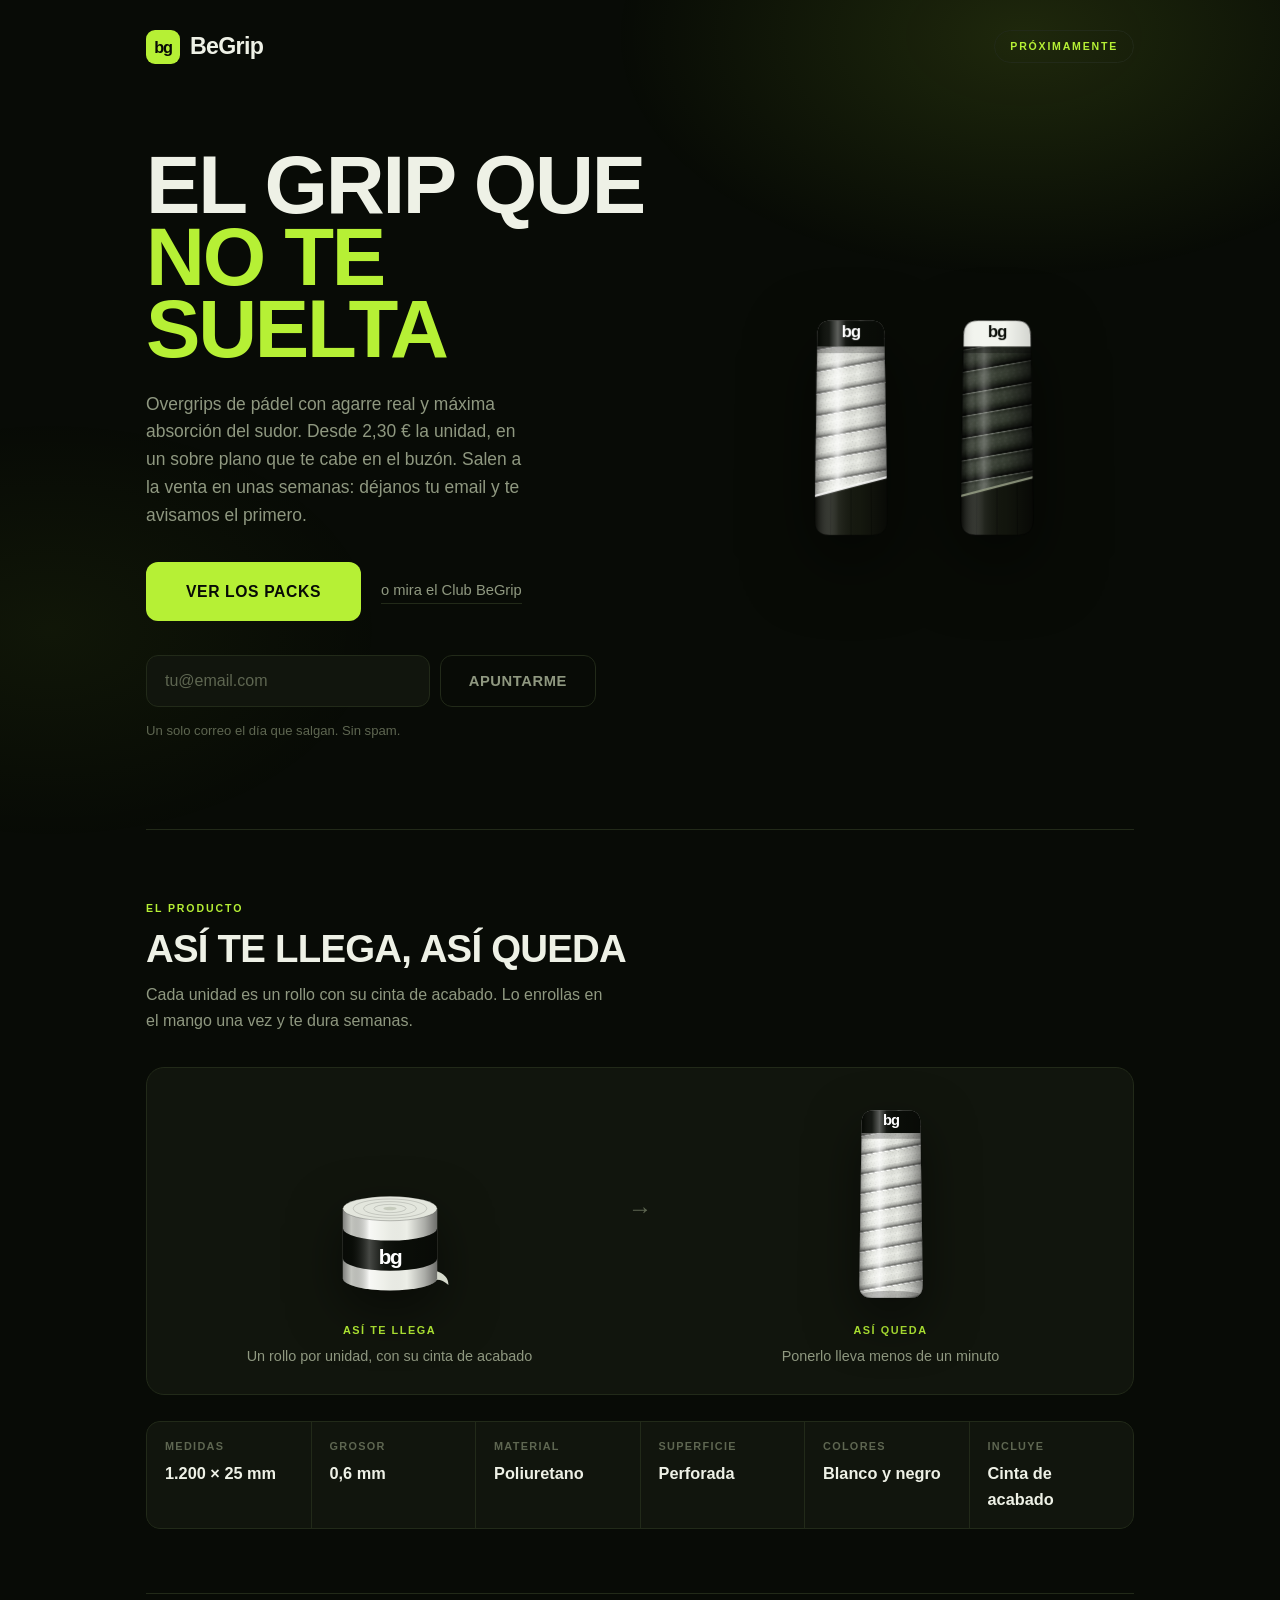
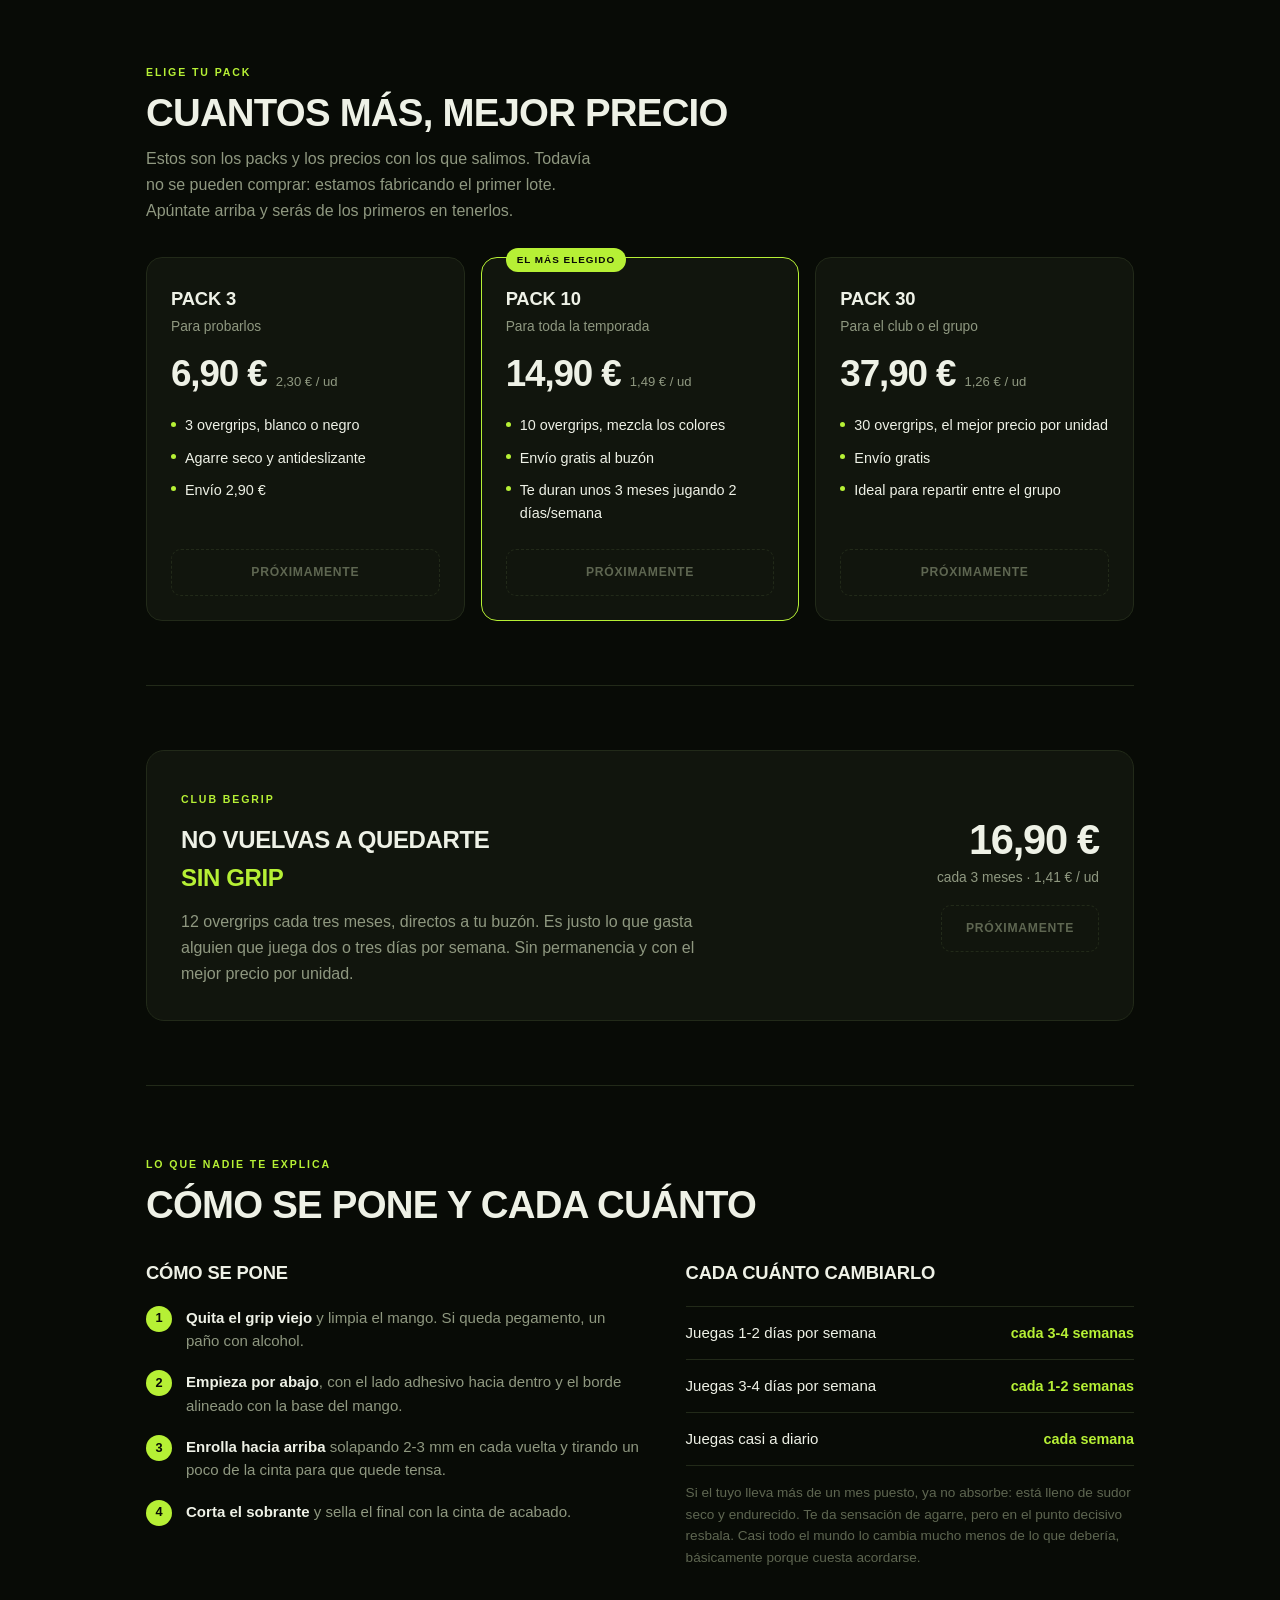
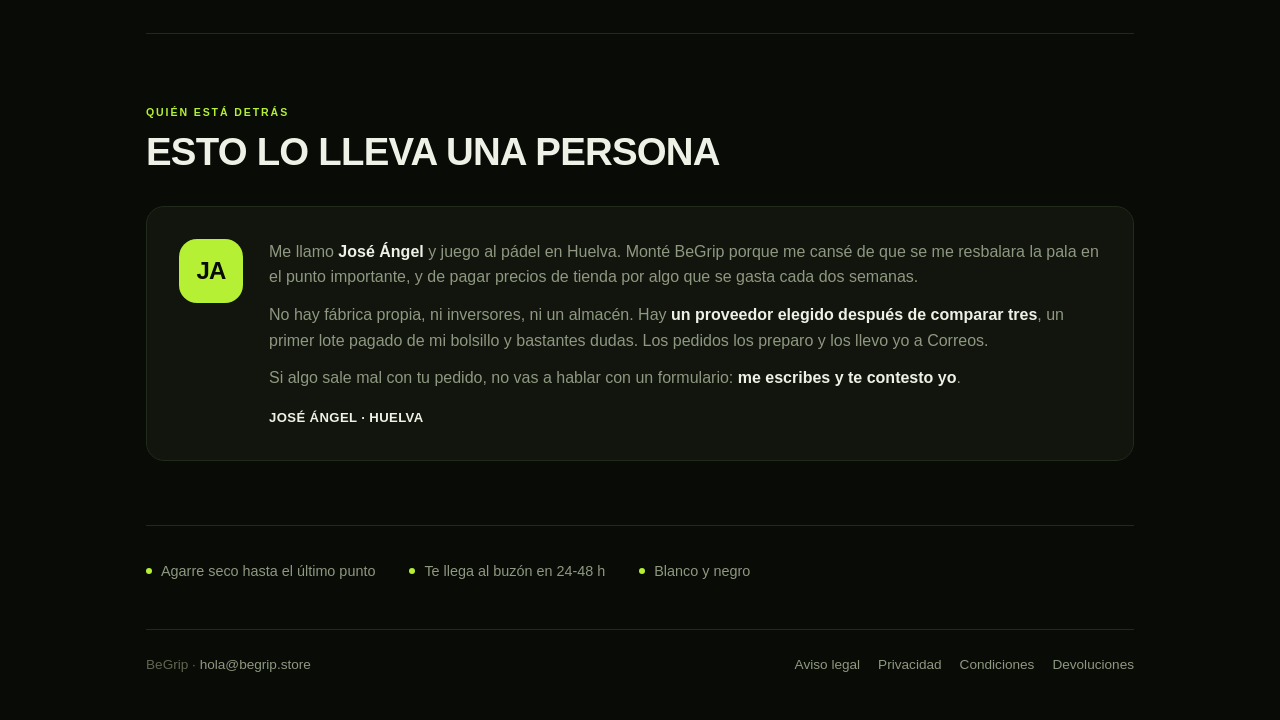
==== commit 77841d7a: "Centrar el logo dentro de la cinta del rollo Error de cálculo mío: centré el texto contra los lados " ====
--- a/index.html
+++ b/index.html
@@ -428,7 +428,7 @@
                 <rect x="18" y="8" width="84" height="30" fill="#0a0d08"/>
                 <rect x="18" y="8" width="84" height="30" fill="url(#cylW)" opacity=".5"/>
                 <rect x="18" y="38" width="84" height="7" fill="#000" opacity=".22"/>
-                <text x="60" y="30" text-anchor="middle" font-family="Arial Black,Arial" font-weight="800" font-size="18" letter-spacing="-1.1" fill="#ffffff">bg</text>
+                <text x="60" y="28" text-anchor="middle" font-family="Arial Black,Arial" font-weight="800" font-size="18" letter-spacing="-1.1" fill="#ffffff">bg</text>
                 <ellipse cx="60" cy="240" rx="44" ry="9" fill="#000" opacity=".26"/><ellipse cx="60" cy="232" rx="44" ry="7" fill="#fff" opacity=".07"/>
               </g>
 
@@ -499,7 +499,7 @@
                 <rect x="18" y="8" width="84" height="30" fill="#f2f4ee"/>
                 <rect x="18" y="8" width="84" height="30" fill="url(#cylK)" opacity=".22"/>
                 <rect x="18" y="38" width="84" height="7" fill="#000" opacity=".30"/>
-                <text x="60" y="30" text-anchor="middle" font-family="Arial Black,Arial" font-weight="800" font-size="18" letter-spacing="-1.1" fill="#0a0d08">bg</text>
+                <text x="60" y="28" text-anchor="middle" font-family="Arial Black,Arial" font-weight="800" font-size="18" letter-spacing="-1.1" fill="#0a0d08">bg</text>
                 <ellipse cx="60" cy="240" rx="44" ry="9" fill="#000" opacity=".26"/><ellipse cx="60" cy="232" rx="44" ry="7" fill="#fff" opacity=".07"/>
               </g>
 
@@ -553,8 +553,8 @@
             <path d="M20,47 L20,79 a50,13 0 0 0 100,0 L120,47 a50,13 0 0 1 -100,0 Z" fill="#0a0d08"/>
             <path d="M20,47 L20,79 a50,13 0 0 0 100,0 L120,47 a50,13 0 0 1 -100,0 Z"
                   fill="url(#cilR)" opacity=".4"/>
-            <text x="70" y="71" text-anchor="middle" font-family="Arial Black,Arial"
-                  font-weight="800" font-size="24" letter-spacing="-1.6" fill="#ffffff">bg</text>
+            <text x="70" y="85" text-anchor="middle" font-family="Arial Black,Arial"
+                  font-weight="800" font-size="22" letter-spacing="-1.5" fill="#ffffff">bg</text>
 
             <!-- espiral del extremo: las capas de cinta enrollada -->
             <ellipse cx="70" cy="26" rx="50" ry="13" fill="#e3e6dd"/>
@@ -608,7 +608,7 @@
               <rect x="18" y="8" width="84" height="30" fill="#0a0d08"/>
               <rect x="18" y="8" width="84" height="30" fill="url(#cylP)" opacity=".5"/>
               <rect x="18" y="38" width="84" height="7" fill="#000" opacity=".22"/>
-              <text x="60" y="30" text-anchor="middle" font-family="Arial Black,Arial"
+              <text x="60" y="28" text-anchor="middle" font-family="Arial Black,Arial"
                     font-weight="800" font-size="18" letter-spacing="-1.1" fill="#ffffff">bg</text>
                 <ellipse cx="60" cy="240" rx="44" ry="9" fill="#000" opacity=".26"/><ellipse cx="60" cy="232" rx="44" ry="7" fill="#fff" opacity=".07"/>
             </g>
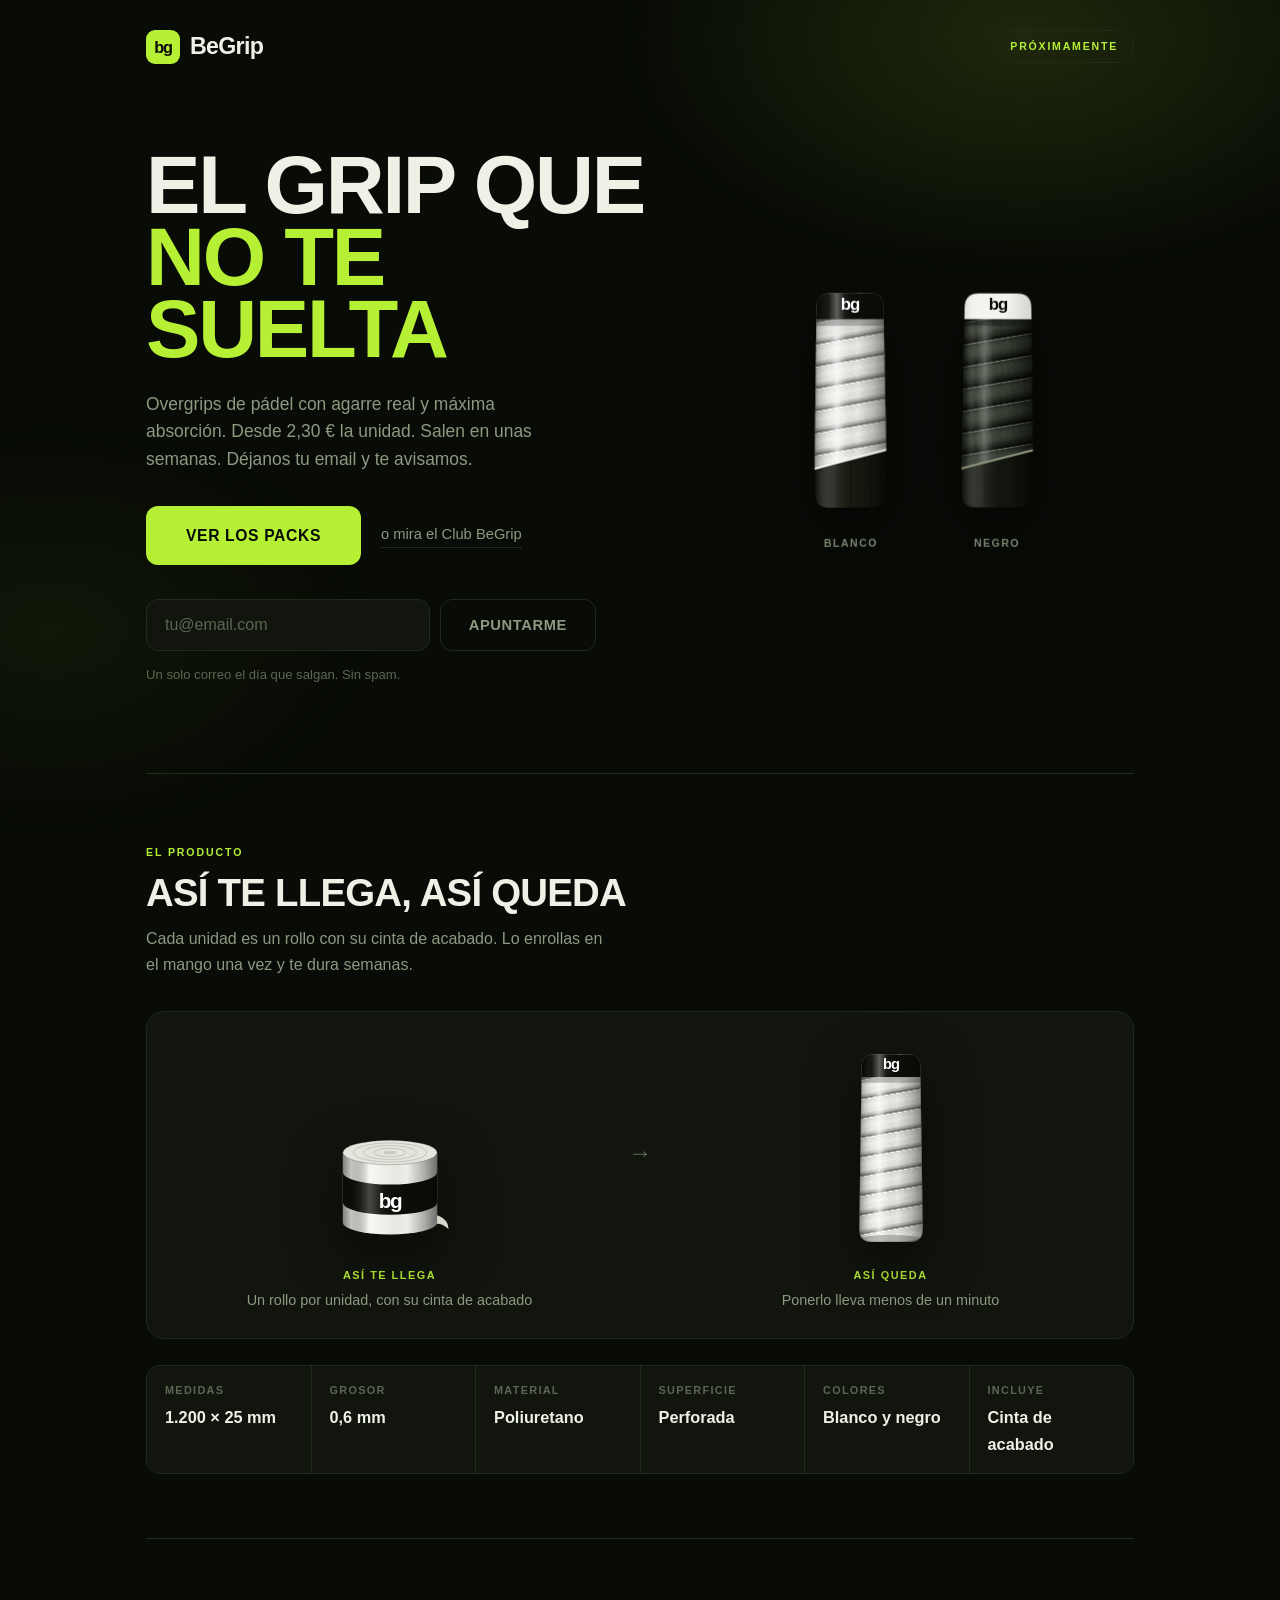
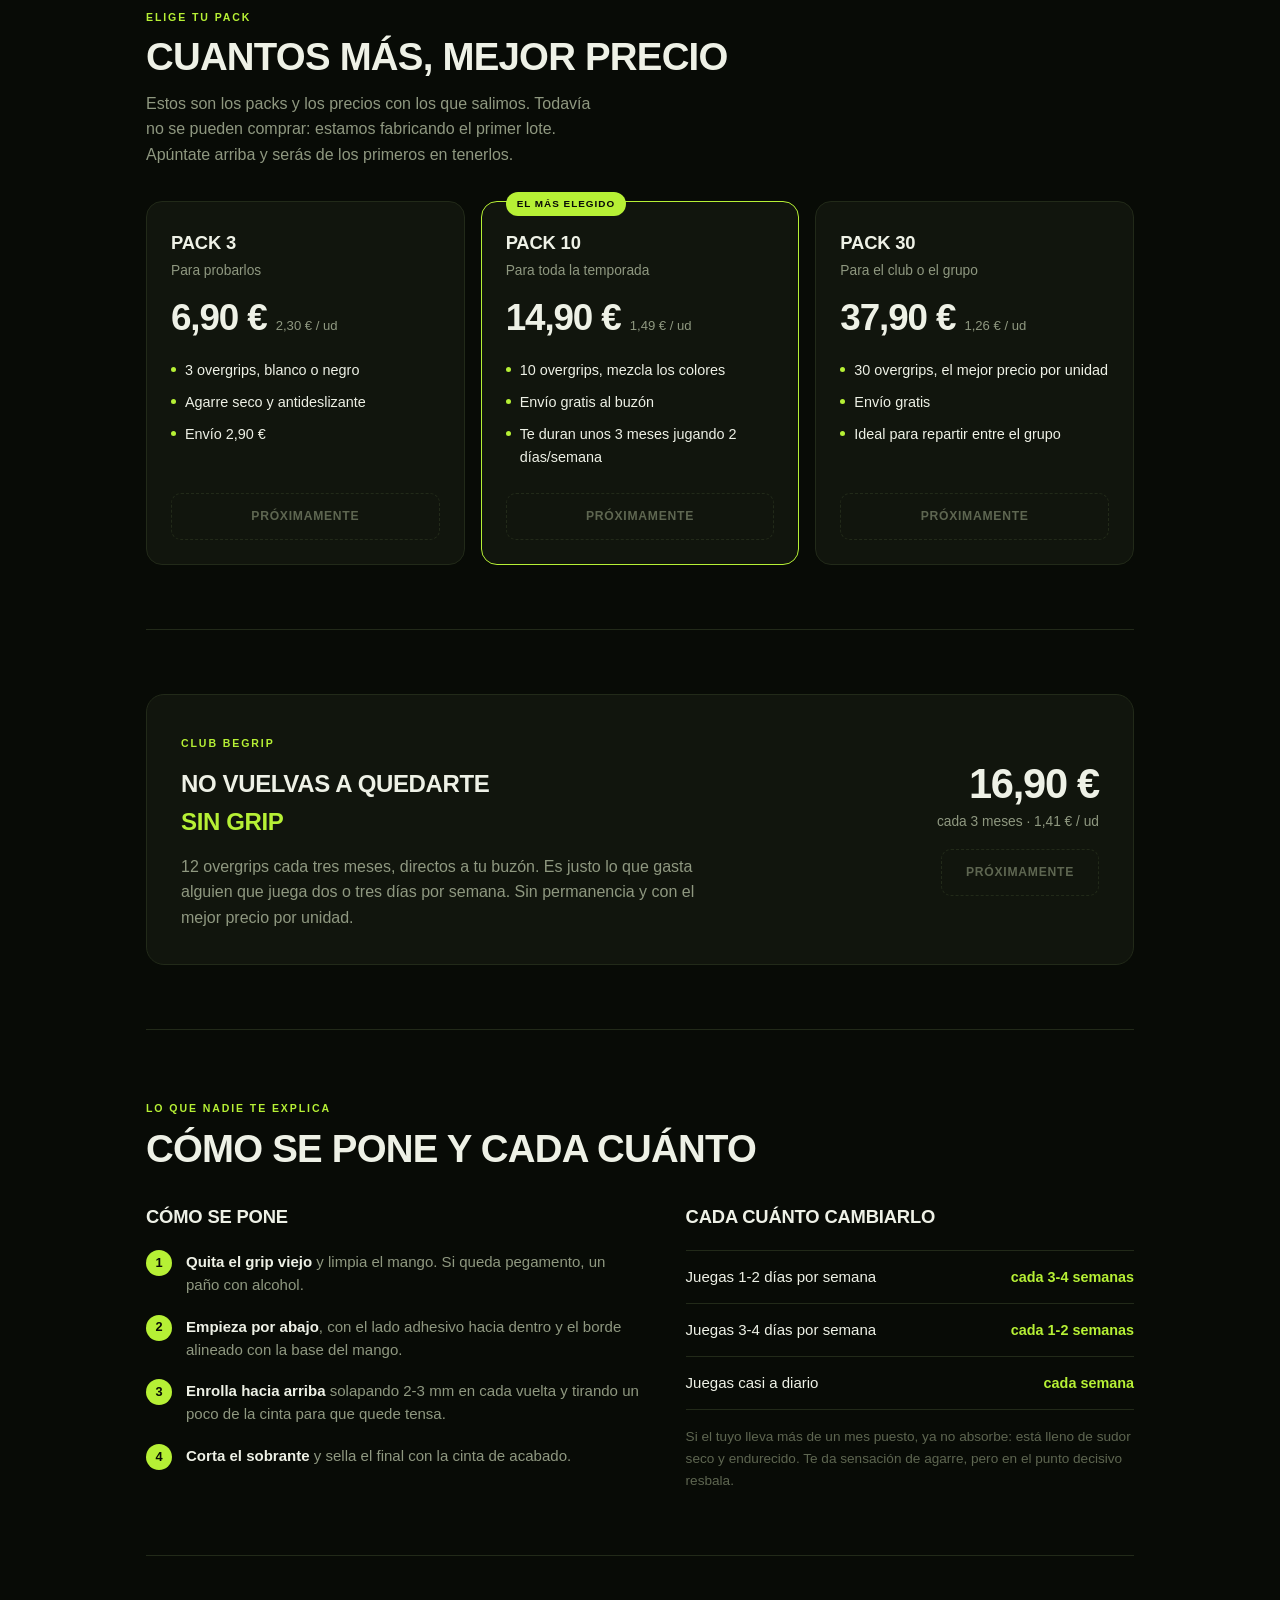
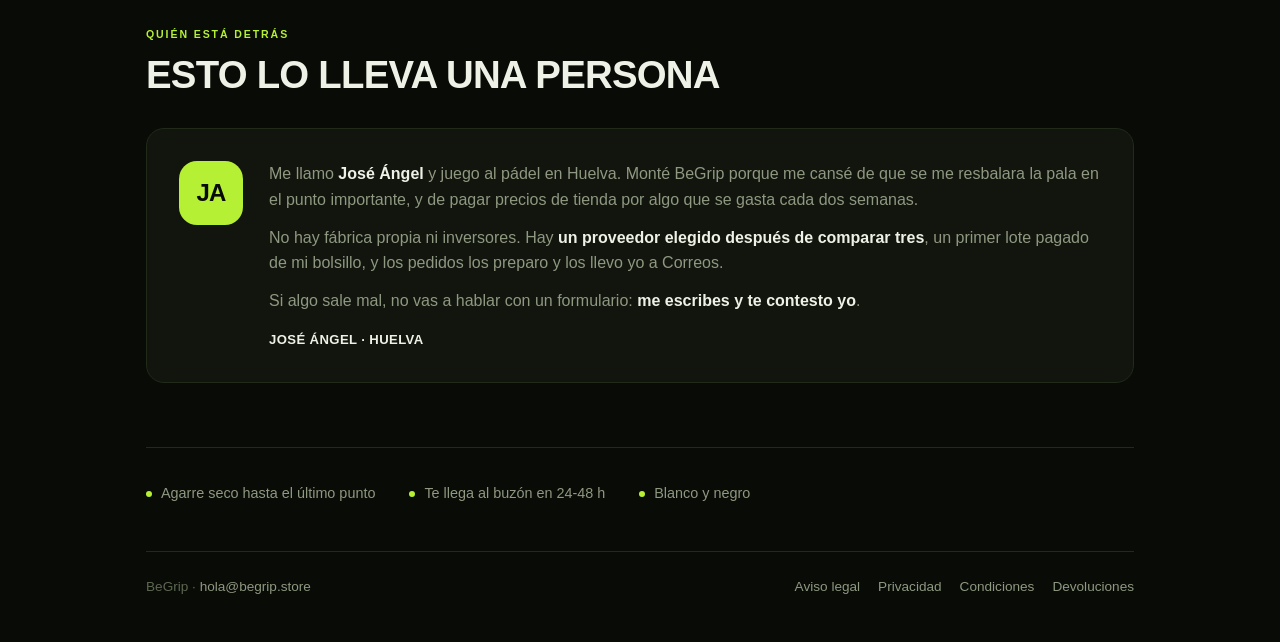
==== commit 8fde46c2: "Aligerar el texto: quitar duplicados y la autoduda Revisión de copia a raíz de una lectura externa. " ====
--- a/index.html
+++ b/index.html
@@ -341,9 +341,8 @@
       <div>
         <h1 class="rise d2"><span class="l1">El grip que</span><br><em class="l2">no te suelta</em></h1>
         <p class="lede rise d3">
-          Overgrips de pádel con agarre real y máxima absorción del sudor.
-          Desde 2,30 € la unidad, en un sobre plano que te cabe en el buzón.
-          <span class="solo-cerrado">Salen a la venta en unas semanas: déjanos tu email y te avisamos el primero.</span>
+          Overgrips de pádel con agarre real y máxima absorción. Desde 2,30 € la unidad.
+          <span class="solo-cerrado">Salen en unas semanas. Déjanos tu email y te avisamos.</span>
         </p>
 
         <div class="cta-row rise d4">
@@ -735,8 +734,7 @@
           </div>
           <p class="frec-nota">Si el tuyo lleva más de un mes puesto, ya no absorbe: está lleno
              de sudor seco y endurecido. Te da sensación de agarre, pero en el punto decisivo
-             resbala. Casi todo el mundo lo cambia mucho menos de lo que debería, básicamente
-             porque cuesta acordarse.</p>
+             resbala.</p>
         </div>
       </div>
     </section>
@@ -756,10 +754,10 @@
           <p>Me llamo <strong>José Ángel</strong> y juego al pádel en Huelva. Monté BeGrip
              porque me cansé de que se me resbalara la pala en el punto importante, y de
              pagar precios de tienda por algo que se gasta cada dos semanas.</p>
-          <p>No hay fábrica propia, ni inversores, ni un almacén. Hay <strong>un proveedor
-             elegido después de comparar tres</strong>, un primer lote pagado de mi bolsillo
-             y bastantes dudas. Los pedidos los preparo y los llevo yo a Correos.</p>
-          <p>Si algo sale mal con tu pedido, no vas a hablar con un formulario:
+          <p>No hay fábrica propia ni inversores. Hay <strong>un proveedor elegido después
+             de comparar tres</strong>, un primer lote pagado de mi bolsillo, y los pedidos
+             los preparo y los llevo yo a Correos.</p>
+          <p>Si algo sale mal, no vas a hablar con un formulario:
              <strong>me escribes y te contesto yo</strong>.</p>
           <p class="firma">José Ángel · Huelva</p>
         </div>
